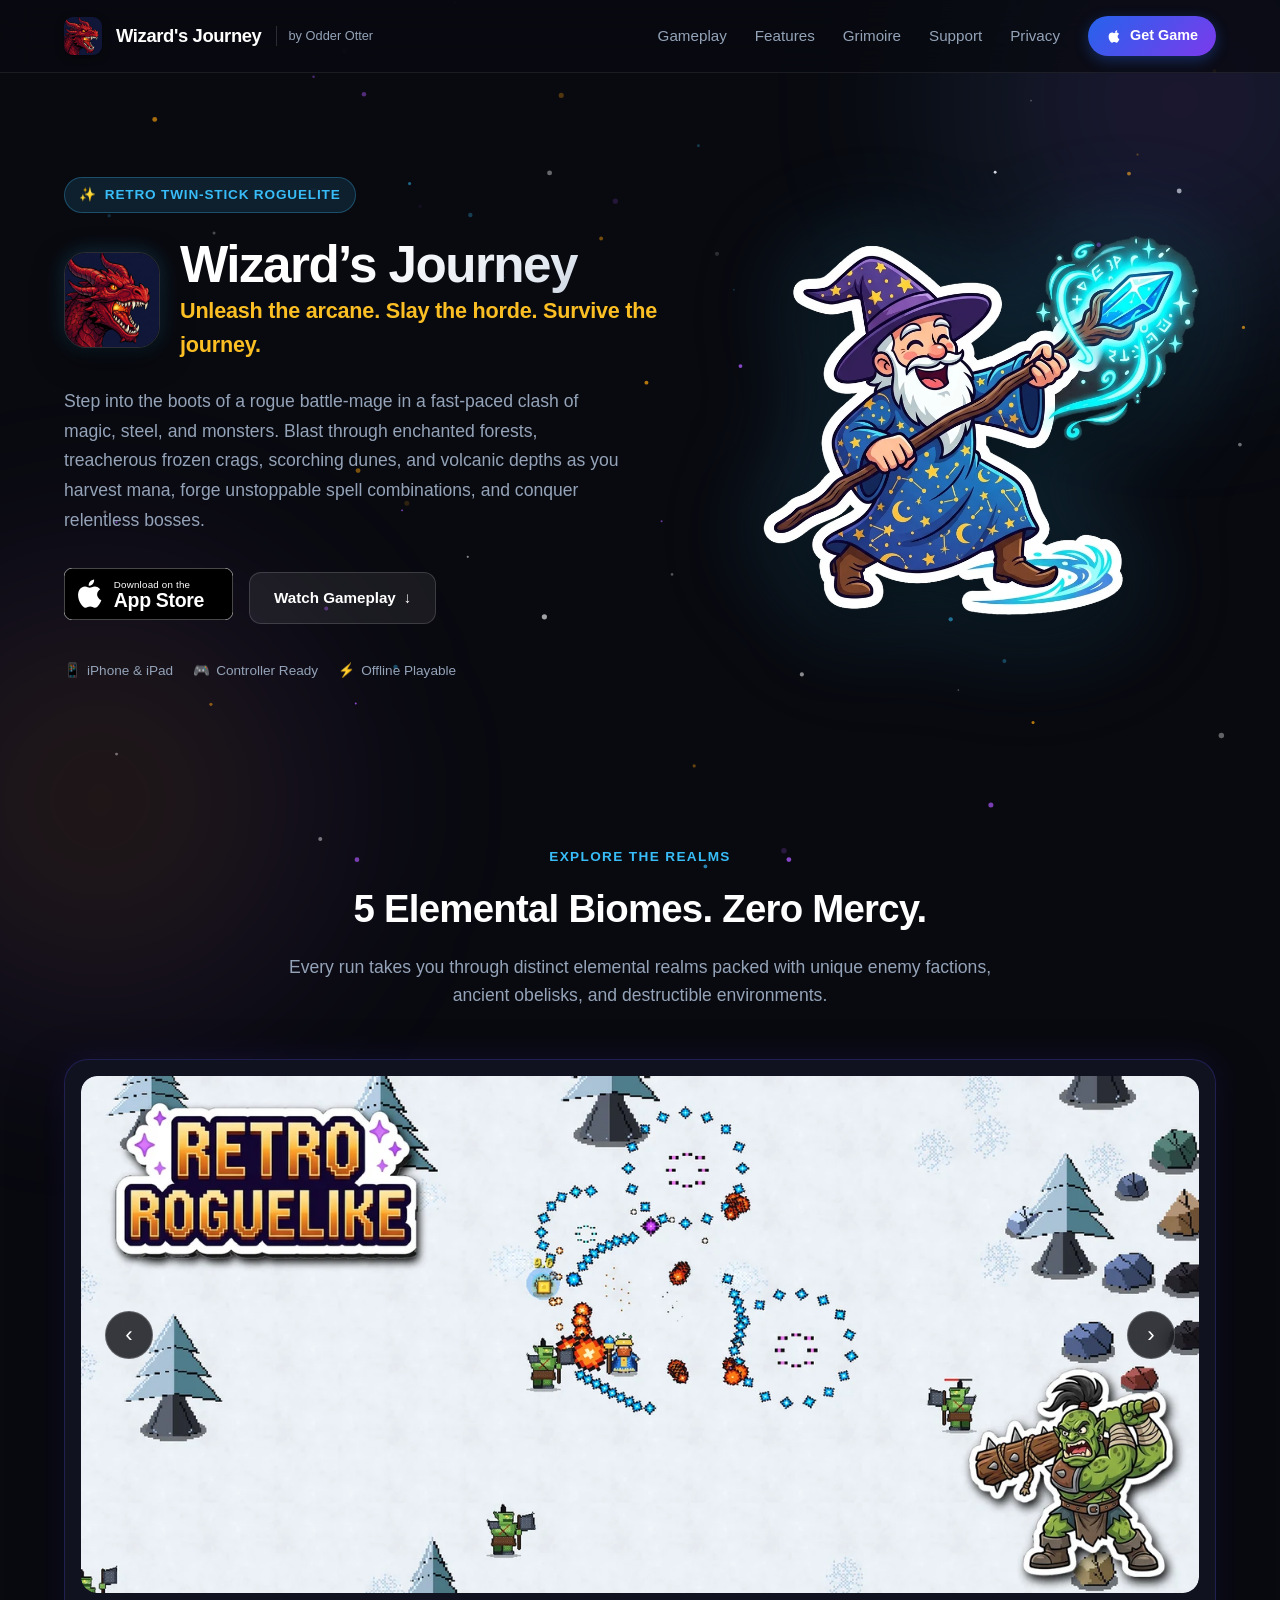
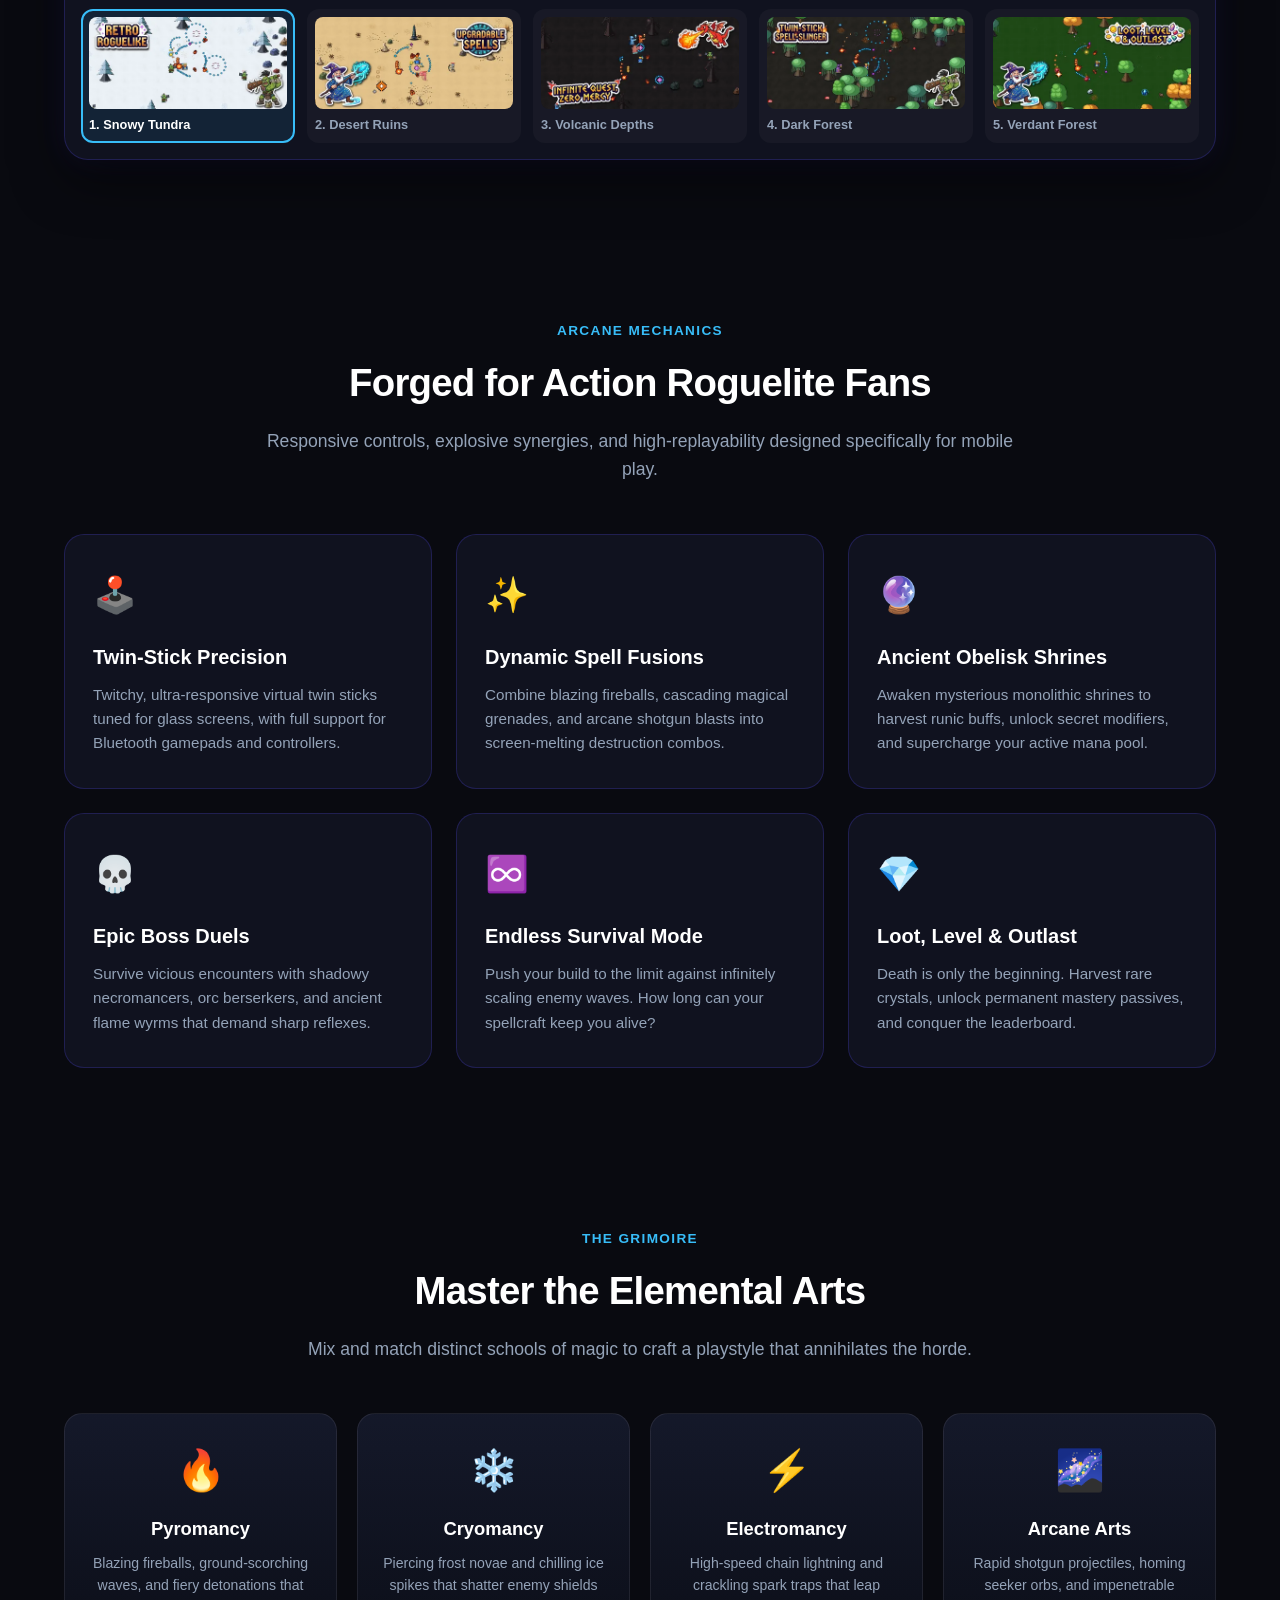
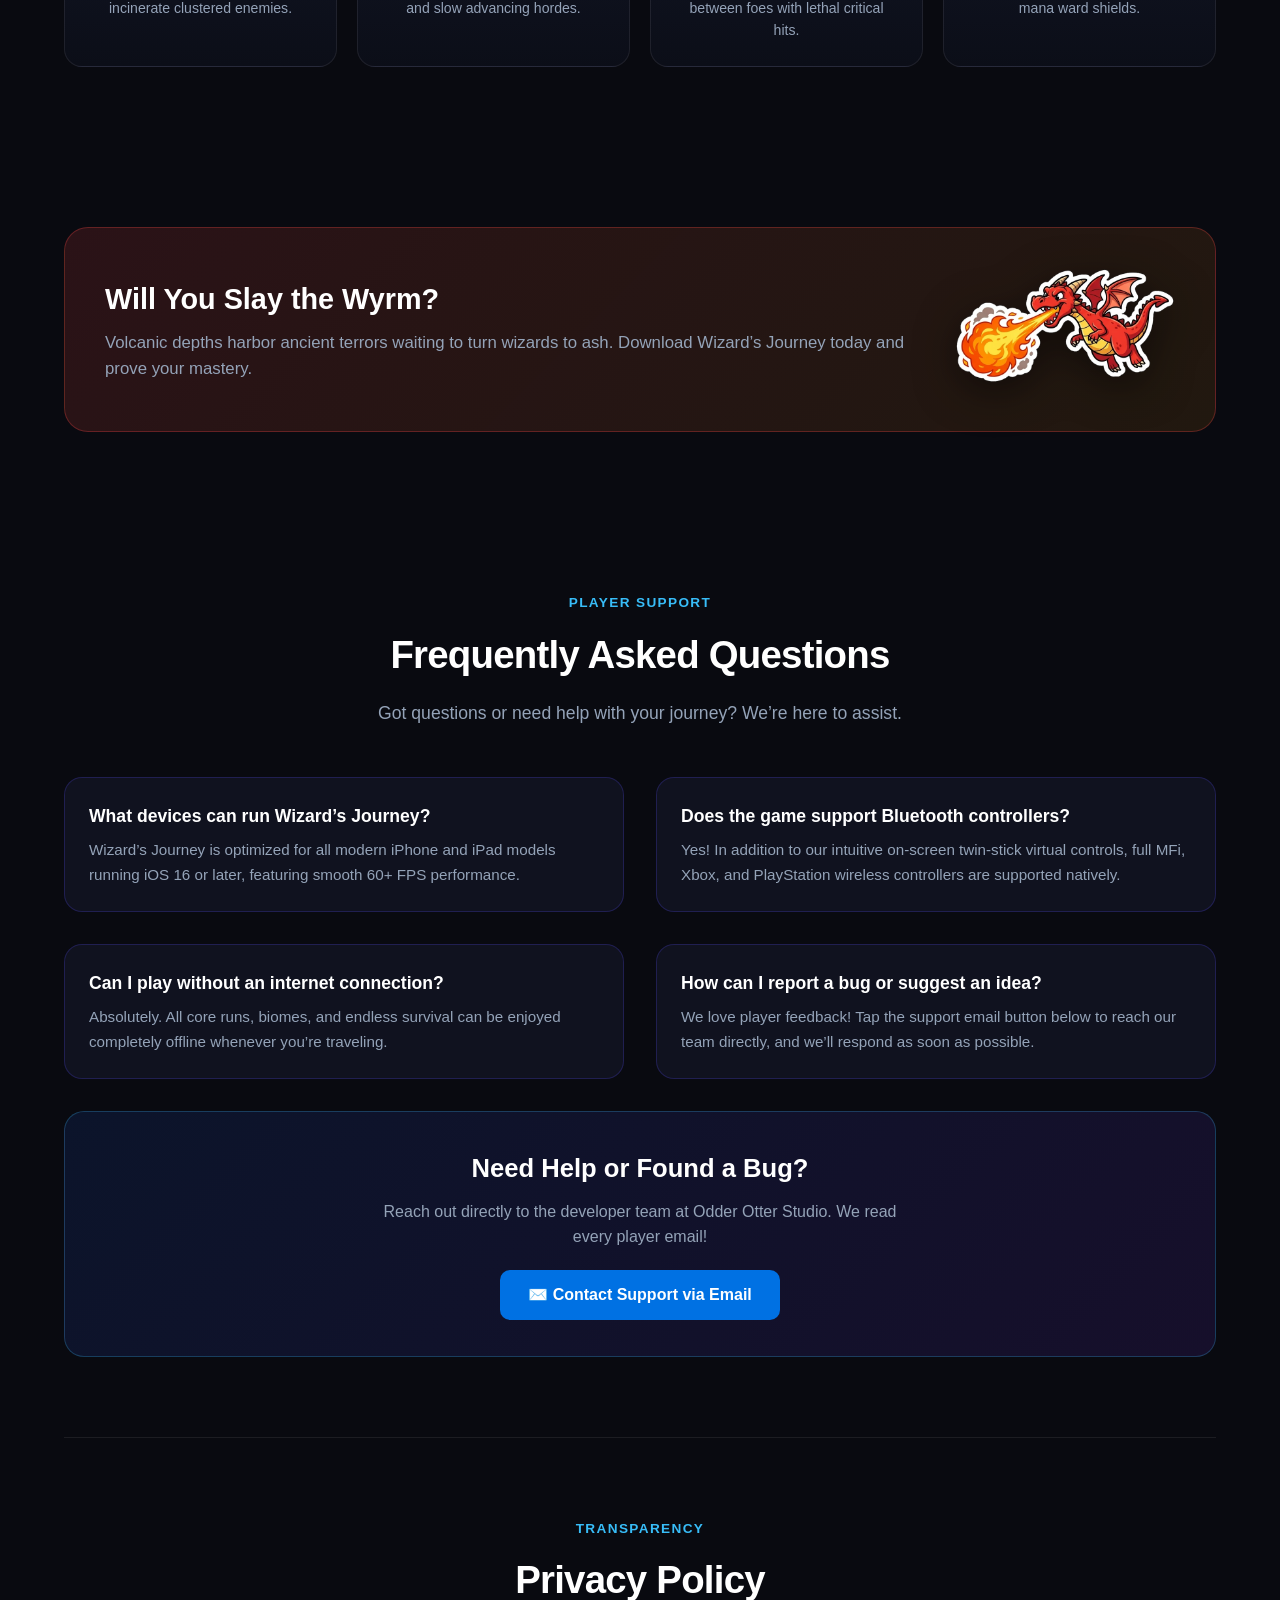
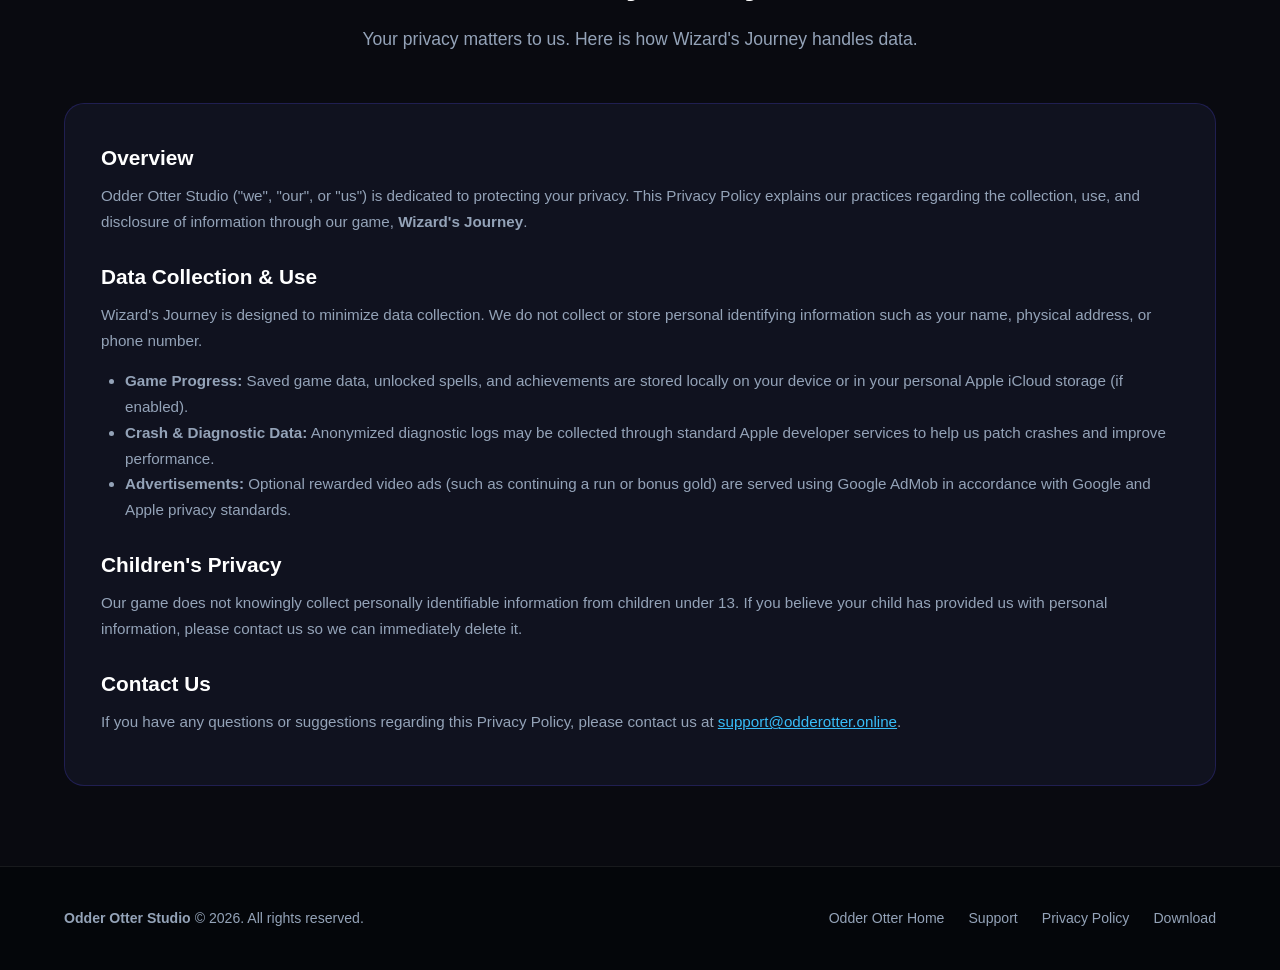
==== WizardsJourney/index.html @ 1255f869 "Add files via upload" ====
<!DOCTYPE html>
<html lang="en">
<head>
  <meta charset="UTF-8">
  <meta name="viewport" content="width=device-width, initial-scale=1.0">
  <title>Wizard's Journey - Retro Twin-Stick Roguelite Action for iOS</title>
  <meta name="description" content="Master destructive elemental arcana, slaughter monster hordes, and conquer treacherous biomes in Wizard's Journey — a fast-paced retro twin-stick roguelite for iPhone & iPad.">
  <meta name="keywords" content="Wizards Journey, Odder Otter, iOS game, roguelite, twin-stick shooter, retro pixel art, magic spells, arcade">
  <meta name="author" content="Odder Otter Studio">

  <!-- OpenGraph / Social Cards -->
  <meta property="og:type" content="website">
  <meta property="og:url" content="https://odderotter.online/WizardsJourney/">
  <meta property="og:title" content="Wizard's Journey - Unleash the Arcane">
  <meta property="og:description" content="Step into the boots of a rogue battle-mage in this fast-paced retro twin-stick roguelite. Download on the App Store!">
  <meta property="og:image" content="./assets/screenshots/1_tundra.jpg">

  <!-- Twitter -->
  <meta name="twitter:card" content="summary_large_image">
  <meta name="twitter:title" content="Wizard's Journey - Retro Twin-Stick Roguelite">
  <meta name="twitter:description" content="Harvest mana, forge unstoppable spell fusions, and survive relentless monster hordes on iOS.">
  <meta name="twitter:image" content="./assets/screenshots/1_tundra.jpg">

  <!-- Favicon & Touch Icons -->
  <link rel="icon" type="image/png" href="./assets/favicon.png">
  <link rel="apple-touch-icon" href="./assets/icon.png">
  <meta name="theme-color" content="#090a10">

  <!-- Stylesheet -->
  <link rel="stylesheet" href="./style.css">
</head>
<body>
  <!-- Ambient Particle Canvas -->
  <canvas id="particle-canvas"></canvas>
  <div class="ambient-glow"></div>
  <div class="ambient-glow-left"></div>

  <!-- Header Navigation -->
  <header>
    <div class="container nav-bar">
      <a href="https://odderotter.online/" class="brand-group" title="Back to Odder Otter Home">
        <img src="./assets/icon.png" alt="Wizard's Journey Icon" class="brand-icon">
        <span class="brand-text">Wizard's Journey</span>
        <span class="brand-studio">by Odder Otter</span>
      </a>

      <nav>
        <ul class="nav-links">
          <li><a href="#gameplay" class="nav-link">Gameplay</a></li>
          <li><a href="#features" class="nav-link">Features</a></li>
          <li><a href="#spells" class="nav-link">Grimoire</a></li>
          <li><a href="#support" class="nav-link">Support</a></li>
          <li><a href="#privacy" class="nav-link">Privacy</a></li>
          <li>
            <a href="#download" class="nav-cta">
              <svg width="16" height="16" viewBox="0 0 24 24" fill="currentColor">
                <path d="M18.71 19.5c-.83 1.24-1.71 2.45-3.05 2.47-1.34.03-1.77-.79-3.29-.79-1.53 0-2 .77-3.27.82-1.31.05-2.3-1.32-3.14-2.53C4.25 17 2.94 12.45 4.7 9.39c.87-1.52 2.43-2.48 4.12-2.51 1.28-.02 2.5.87 3.29.87.78 0 2.26-1.07 3.81-.91.65.03 2.47.26 3.64 1.98-.09.06-2.17 1.28-2.15 3.81.03 3.02 2.65 4.03 2.68 4.04-.03.07-.42 1.44-1.38 2.83M15.97 6.37c.62-.75 1.04-1.8 0.92-2.85-.9.04-1.99.6-2.63 1.35-.57.65-1.07 1.72-.94 2.74 1.01.08 2.03-.49 2.65-1.24z"/>
              </svg>
              Get Game
            </a>
          </li>
        </ul>
      </nav>
    </div>
  </header>

  <!-- Hero Section -->
  <main class="container">
    <section class="hero-section">
      <div class="hero-content">
        <div class="badge-tag">
          <span>✨</span> Retro Twin-Stick Roguelite
        </div>

        <div class="hero-title-group">
          <img src="./assets/icon.png" alt="Wizard's Journey App Icon" class="hero-app-icon">
          <div>
            <h1 class="hero-title">Wizard’s Journey</h1>
            <p class="hero-tagline">Unleash the arcane. Slay the horde. Survive the journey.</p>
          </div>
        </div>

        <p class="hero-desc">
          Step into the boots of a rogue battle-mage in a fast-paced clash of magic, steel, and monsters. Blast through enchanted forests, treacherous frozen crags, scorching dunes, and volcanic depths as you harvest mana, forge unstoppable spell combinations, and conquer relentless bosses.
        </p>

        <div class="hero-cta-group" id="download">
          <a href="https://apps.apple.com/app/wizards-journey/id6738927063" class="appstore-badge-link" target="_blank" rel="noopener">
            <img src="./assets/badges/app-store.svg" alt="Download Wizard's Journey on the App Store" height="52">
          </a>
          <a href="#gameplay" class="secondary-btn">
            <span>Watch Gameplay</span> ↓
          </a>
        </div>

        <div class="meta-badges">
          <div class="meta-item">
            <span>📱</span> iPhone &amp; iPad
          </div>
          <div class="meta-item">
            <span>🎮</span> Controller Ready
          </div>
          <div class="meta-item">
            <span>⚡</span> Offline Playable
          </div>
        </div>
      </div>

      <div class="hero-media">
        <picture>
          <source srcset="./assets/characters/wizard.webp" type="image/webp">
          <img src="./assets/characters/wizard.png" alt="The Grand Wizard" class="hero-wizard-sticker">
        </picture>
      </div>
    </section>

    <!-- Gameplay Screenshots Carousel -->
    <section class="showcase-section" id="gameplay">
      <div class="section-header">
        <div class="section-tag">Explore The Realms</div>
        <h2 class="section-title">5 Elemental Biomes. Zero Mercy.</h2>
        <p class="section-desc">Every run takes you through distinct elemental realms packed with unique enemy factions, ancient obelisks, and destructible environments.</p>
      </div>

      <div class="carousel-container">
        <div class="carousel-viewport" title="Click to view full size">
          <div class="carousel-stage">
            <!-- Slide 1 -->
            <div class="carousel-slide">
              <picture>
                <source srcset="./assets/screenshots/1_tundra.webp" type="image/webp">
                <img src="./assets/screenshots/1_tundra.jpg" alt="Snowy Tundra Battle - Retro Roguelike">
              </picture>
            </div>
            <!-- Slide 2 -->
            <div class="carousel-slide">
              <picture>
                <source srcset="./assets/screenshots/2_desert.webp" type="image/webp">
                <img src="./assets/screenshots/2_desert.jpg" alt="Desert Ruins - Upgradable Spells">
              </picture>
            </div>
            <!-- Slide 3 -->
            <div class="carousel-slide">
              <picture>
                <source srcset="./assets/screenshots/3_volcano.webp" type="image/webp">
                <img src="./assets/screenshots/3_volcano.jpg" alt="Volcanic Depths - Infinite Quest">
              </picture>
            </div>
            <!-- Slide 4 -->
            <div class="carousel-slide">
              <picture>
                <source srcset="./assets/screenshots/4_dark_forest.webp" type="image/webp">
                <img src="./assets/screenshots/4_dark_forest.jpg" alt="Dark Forest - Twin-Stick Spell-Slinger">
              </picture>
            </div>
            <!-- Slide 5 -->
            <div class="carousel-slide">
              <picture>
                <source srcset="./assets/screenshots/5_verdant_forest.webp" type="image/webp">
                <img src="./assets/screenshots/5_verdant_forest.jpg" alt="Verdant Forest - Loot, Level & Outlast">
              </picture>
            </div>
          </div>

          <div class="carousel-controls">
            <button class="carousel-btn carousel-prev" aria-label="Previous screenshot">‹</button>
            <button class="carousel-btn carousel-next" aria-label="Next screenshot">›</button>
          </div>
        </div>

        <!-- Thumbnails -->
        <div class="carousel-thumbs">
          <div class="thumb-card active">
            <img src="./assets/screenshots/1_tundra_thumb.webp" alt="Tundra">
            <span>1. Snowy Tundra</span>
          </div>
          <div class="thumb-card">
            <img src="./assets/screenshots/2_desert_thumb.webp" alt="Desert">
            <span>2. Desert Ruins</span>
          </div>
          <div class="thumb-card">
            <img src="./assets/screenshots/3_volcano_thumb.webp" alt="Volcano">
            <span>3. Volcanic Depths</span>
          </div>
          <div class="thumb-card">
            <img src="./assets/screenshots/4_dark_forest_thumb.webp" alt="Dark Forest">
            <span>4. Dark Forest</span>
          </div>
          <div class="thumb-card">
            <img src="./assets/screenshots/5_verdant_forest_thumb.webp" alt="Verdant Forest">
            <span>5. Verdant Forest</span>
          </div>
        </div>
      </div>
    </section>

    <!-- Key Features Section -->
    <section class="features-section" id="features">
      <div class="section-header">
        <div class="section-tag">Arcane Mechanics</div>
        <h2 class="section-title">Forged for Action Roguelite Fans</h2>
        <p class="section-desc">Responsive controls, explosive synergies, and high-replayability designed specifically for mobile play.</p>
      </div>

      <div class="features-grid">
        <div class="feature-card">
          <div class="feature-icon">🕹️</div>
          <h3 class="feature-title">Twin-Stick Precision</h3>
          <p class="feature-desc">Twitchy, ultra-responsive virtual twin sticks tuned for glass screens, with full support for Bluetooth gamepads and controllers.</p>
        </div>

        <div class="feature-card">
          <div class="feature-icon">✨</div>
          <h3 class="feature-title">Dynamic Spell Fusions</h3>
          <p class="feature-desc">Combine blazing fireballs, cascading magical grenades, and arcane shotgun blasts into screen-melting destruction combos.</p>
        </div>

        <div class="feature-card">
          <div class="feature-icon">🔮</div>
          <h3 class="feature-title">Ancient Obelisk Shrines</h3>
          <p class="feature-desc">Awaken mysterious monolithic shrines to harvest runic buffs, unlock secret modifiers, and supercharge your active mana pool.</p>
        </div>

        <div class="feature-card">
          <div class="feature-icon">💀</div>
          <h3 class="feature-title">Epic Boss Duels</h3>
          <p class="feature-desc">Survive vicious encounters with shadowy necromancers, orc berserkers, and ancient flame wyrms that demand sharp reflexes.</p>
        </div>

        <div class="feature-card">
          <div class="feature-icon">♾️</div>
          <h3 class="feature-title">Endless Survival Mode</h3>
          <p class="feature-desc">Push your build to the limit against infinitely scaling enemy waves. How long can your spellcraft keep you alive?</p>
        </div>

        <div class="feature-card">
          <div class="feature-icon">💎</div>
          <h3 class="feature-title">Loot, Level &amp; Outlast</h3>
          <p class="feature-desc">Death is only the beginning. Harvest rare crystals, unlock permanent mastery passives, and conquer the leaderboard.</p>
        </div>
      </div>
    </section>

    <!-- Grimoire / Elemental Spells -->
    <section class="spells-section" id="spells">
      <div class="section-header">
        <div class="section-tag">The Grimoire</div>
        <h2 class="section-title">Master the Elemental Arts</h2>
        <p class="section-desc">Mix and match distinct schools of magic to craft a playstyle that annihilates the horde.</p>
      </div>

      <div class="spells-grid">
        <div class="spell-card">
          <div class="spell-symbol">🔥</div>
          <h3 class="spell-name">Pyromancy</h3>
          <p class="spell-desc">Blazing fireballs, ground-scorching waves, and fiery detonations that incinerate clustered enemies.</p>
        </div>

        <div class="spell-card">
          <div class="spell-symbol">❄️</div>
          <h3 class="spell-name">Cryomancy</h3>
          <p class="spell-desc">Piercing frost novae and chilling ice spikes that shatter enemy shields and slow advancing hordes.</p>
        </div>

        <div class="spell-card">
          <div class="spell-symbol">⚡</div>
          <h3 class="spell-name">Electromancy</h3>
          <p class="spell-desc">High-speed chain lightning and crackling spark traps that leap between foes with lethal critical hits.</p>
        </div>

        <div class="spell-card">
          <div class="spell-symbol">🌌</div>
          <h3 class="spell-name">Arcane Arts</h3>
          <p class="spell-desc">Rapid shotgun projectiles, homing seeker orbs, and impenetrable mana ward shields.</p>
        </div>
      </div>
    </section>

    <!-- Dragon Boss Banner Callout -->
    <div class="dragon-banner">
      <div class="dragon-banner-text">
        <h3>Will You Slay the Wyrm?</h3>
        <p>Volcanic depths harbor ancient terrors waiting to turn wizards to ash. Download Wizard’s Journey today and prove your mastery.</p>
      </div>
      <picture>
        <source srcset="./assets/characters/dragon.webp" type="image/webp">
        <img src="./assets/characters/dragon.png" alt="Fire Dragon Boss">
      </picture>
    </div>

    <!-- FAQ & Support -->
    <section class="support-section" id="support">
      <div class="section-header">
        <div class="section-tag">Player Support</div>
        <h2 class="section-title">Frequently Asked Questions</h2>
        <p class="section-desc">Got questions or need help with your journey? We’re here to assist.</p>
      </div>

      <div class="support-grid">
        <div class="faq-card">
          <h4 class="faq-question">What devices can run Wizard’s Journey?</h4>
          <p class="faq-answer">Wizard’s Journey is optimized for all modern iPhone and iPad models running iOS 16 or later, featuring smooth 60+ FPS performance.</p>
        </div>

        <div class="faq-card">
          <h4 class="faq-question">Does the game support Bluetooth controllers?</h4>
          <p class="faq-answer">Yes! In addition to our intuitive on-screen twin-stick virtual controls, full MFi, Xbox, and PlayStation wireless controllers are supported natively.</p>
        </div>

        <div class="faq-card">
          <h4 class="faq-question">Can I play without an internet connection?</h4>
          <p class="faq-answer">Absolutely. All core runs, biomes, and endless survival can be enjoyed completely offline whenever you’re traveling.</p>
        </div>

        <div class="faq-card">
          <h4 class="faq-question">How can I report a bug or suggest an idea?</h4>
          <p class="faq-answer">We love player feedback! Tap the support email button below to reach our team directly, and we’ll respond as soon as possible.</p>
        </div>

        <div class="contact-card">
          <h3>Need Help or Found a Bug?</h3>
          <p>Reach out directly to the developer team at Odder Otter Studio. We read every player email!</p>
          <a href="mailto:support@odderotter.online?subject=Wizards%20Journey%20Support%20Request" class="contact-btn">
            ✉️ Contact Support via Email
          </a>
        </div>
      </div>
    </section>

    <!-- Privacy Policy Section -->
    <section class="privacy-section" id="privacy">
      <div class="section-header">
        <div class="section-tag">Transparency</div>
        <h2 class="section-title">Privacy Policy</h2>
        <p class="section-desc">Your privacy matters to us. Here is how Wizard's Journey handles data.</p>
      </div>

      <div class="privacy-card">
        <h3>Overview</h3>
        <p>Odder Otter Studio ("we", "our", or "us") is dedicated to protecting your privacy. This Privacy Policy explains our practices regarding the collection, use, and disclosure of information through our game, <strong>Wizard's Journey</strong>.</p>

        <h3>Data Collection &amp; Use</h3>
        <p>Wizard's Journey is designed to minimize data collection. We do not collect or store personal identifying information such as your name, physical address, or phone number.</p>
        <ul>
          <li><strong>Game Progress:</strong> Saved game data, unlocked spells, and achievements are stored locally on your device or in your personal Apple iCloud storage (if enabled).</li>
          <li><strong>Crash &amp; Diagnostic Data:</strong> Anonymized diagnostic logs may be collected through standard Apple developer services to help us patch crashes and improve performance.</li>
          <li><strong>Advertisements:</strong> Optional rewarded video ads (such as continuing a run or bonus gold) are served using Google AdMob in accordance with Google and Apple privacy standards.</li>
        </ul>

        <h3>Children's Privacy</h3>
        <p>Our game does not knowingly collect personally identifiable information from children under 13. If you believe your child has provided us with personal information, please contact us so we can immediately delete it.</p>

        <h3>Contact Us</h3>
        <p>If you have any questions or suggestions regarding this Privacy Policy, please contact us at <a href="mailto:support@odderotter.online" style="color: var(--color-primary);">support@odderotter.online</a>.</p>
      </div>
    </section>
  </main>

  <!-- Footer -->
  <footer>
    <div class="container footer-content">
      <div>
        <strong>Odder Otter Studio</strong> &copy; 2026. All rights reserved.
      </div>

      <div class="footer-links">
        <a href="https://odderotter.online/" class="footer-link">Odder Otter Home</a>
        <a href="#support" class="footer-link">Support</a>
        <a href="#privacy" class="footer-link">Privacy Policy</a>
        <a href="#download" class="footer-link">Download</a>
      </div>
    </div>
  </footer>

  <!-- Lightbox Modal for Screenshots -->
  <div class="lightbox" id="lightbox">
    <button class="lightbox-close" id="lightbox-close" aria-label="Close fullscreen preview">&times;</button>
    <img src="" alt="Enlarged screenshot preview" class="lightbox-img" id="lightbox-img">
  </div>

  <!-- Scripts -->
  <script src="./app.js"></script>
</body>
</html>
---- WizardsJourney/style.css ----
/* =========================================================
   Wizard's Journey - Official Marketing Website Styles
   Designed for odderotter.online/WizardsJourney
   ========================================================= */

:root {
  --bg-dark: #090a10;
  --bg-card: rgba(18, 21, 35, 0.85);
  --bg-card-hover: rgba(28, 32, 54, 0.95);
  --border-color: rgba(79, 70, 229, 0.25);
  --border-glow: rgba(0, 240, 255, 0.4);
  
  --color-primary: #38bdf8;
  --color-accent: #f59e0b;
  --color-accent-glow: #fbbf24;
  --color-purple: #a855f7;
  --color-text: #f1f5f9;
  --color-text-muted: #94a3b8;
  
  --font-sans: -apple-system, BlinkMacSystemFont, "Segoe UI", Roboto, "Helvetica Neue", Arial, sans-serif;
  --font-display: "Cinzel", Georgia, serif;
}

* {
  box-sizing: border-box;
  margin: 0;
  padding: 0;
}

html {
  scroll-behavior: smooth;
  color-scheme: dark;
}

body {
  background-color: var(--bg-dark);
  color: var(--color-text);
  font-family: var(--font-sans);
  line-height: 1.6;
  overflow-x: hidden;
  position: relative;
  min-height: 100vh;
}

/* Background Canvas & Mystical Glow */
#particle-canvas {
  position: fixed;
  top: 0;
  left: 0;
  width: 100%;
  height: 100%;
  pointer-events: none;
  z-index: 0;
}

.ambient-glow {
  position: fixed;
  top: -200px;
  right: -200px;
  width: 600px;
  height: 600px;
  background: radial-gradient(circle, rgba(168, 85, 247, 0.18) 0%, rgba(56, 189, 248, 0.08) 50%, transparent 70%);
  filter: blur(80px);
  pointer-events: none;
  z-index: 0;
}

.ambient-glow-left {
  position: fixed;
  bottom: -200px;
  left: -200px;
  width: 600px;
  height: 600px;
  background: radial-gradient(circle, rgba(245, 158, 11, 0.12) 0%, rgba(168, 85, 247, 0.08) 50%, transparent 70%);
  filter: blur(80px);
  pointer-events: none;
  z-index: 0;
}

/* Layout Container */
.container {
  max-width: 1200px;
  margin: 0 auto;
  padding: 0 24px;
  position: relative;
  z-index: 1;
}

/* Header & Navbar */
header {
  position: sticky;
  top: 0;
  z-index: 100;
  backdrop-filter: blur(16px);
  -webkit-backdrop-filter: blur(16px);
  background: rgba(9, 10, 16, 0.75);
  border-bottom: 1px solid rgba(255, 255, 255, 0.08);
  transition: all 0.3s ease;
}

.nav-bar {
  display: flex;
  align-items: center;
  justify-content: space-between;
  height: 72px;
}

.brand-group {
  display: flex;
  align-items: center;
  gap: 14px;
  text-decoration: none;
}

.brand-icon {
  width: 38px;
  height: 38px;
  border-radius: 9px;
  box-shadow: 0 2px 8px rgba(0, 0, 0, 0.4);
}

.brand-text {
  font-weight: 700;
  font-size: 1.15rem;
  color: #fff;
  letter-spacing: -0.02em;
}

.brand-studio {
  font-size: 0.8rem;
  color: var(--color-text-muted);
  border-left: 1px solid rgba(255, 255, 255, 0.15);
  padding-left: 12px;
  transition: color 0.2s;
}

.brand-studio:hover {
  color: var(--color-primary);
}

.nav-links {
  display: flex;
  align-items: center;
  gap: 28px;
  list-style: none;
}

.nav-link {
  color: var(--color-text-muted);
  text-decoration: none;
  font-size: 0.95rem;
  font-weight: 500;
  transition: color 0.2s, transform 0.2s;
}

.nav-link:hover {
  color: var(--color-primary);
}

.nav-cta {
  display: inline-flex;
  align-items: center;
  gap: 8px;
  padding: 8px 18px;
  background: linear-gradient(135deg, #2563eb, #7c3aed);
  color: #fff;
  font-weight: 600;
  font-size: 0.9rem;
  border-radius: 999px;
  text-decoration: none;
  box-shadow: 0 4px 14px rgba(37, 99, 235, 0.35);
  transition: transform 0.2s, box-shadow 0.2s;
}

.nav-cta:hover {
  transform: translateY(-1px);
  box-shadow: 0 6px 20px rgba(37, 99, 235, 0.5);
}

/* Mobile Nav Toggle */
.menu-toggle {
  display: none;
  background: none;
  border: none;
  color: #fff;
  font-size: 1.5rem;
  cursor: pointer;
}

/* Hero Section */
.hero-section {
  padding: 80px 0 60px;
  display: grid;
  grid-template-columns: 1.15fr 0.85fr;
  align-items: center;
  gap: 48px;
  min-height: calc(85vh - 72px);
}

.hero-content {
  display: flex;
  flex-direction: column;
  gap: 24px;
}

.badge-tag {
  display: inline-flex;
  align-items: center;
  gap: 8px;
  width: fit-content;
  padding: 6px 14px;
  border-radius: 999px;
  background: rgba(56, 189, 248, 0.12);
  border: 1px solid rgba(56, 189, 248, 0.3);
  color: var(--color-primary);
  font-size: 0.85rem;
  font-weight: 600;
  text-transform: uppercase;
  letter-spacing: 0.06em;
}

.hero-title-group {
  display: flex;
  align-items: center;
  gap: 20px;
}

.hero-app-icon {
  width: 96px;
  height: 96px;
  border-radius: 22px;
  box-shadow: 0 10px 30px rgba(0, 0, 0, 0.6), 0 0 20px rgba(56, 189, 248, 0.25);
  border: 1.5px solid rgba(255, 255, 255, 0.15);
  flex-shrink: 0;
}

.hero-title {
  font-size: 3.2rem;
  font-weight: 800;
  line-height: 1.1;
  letter-spacing: -0.03em;
  background: linear-gradient(135deg, #ffffff 30%, #e2e8f0 70%, #94a3b8);
  -webkit-background-clip: text;
  -webkit-text-fill-color: transparent;
}

.hero-tagline {
  font-size: 1.35rem;
  font-weight: 600;
  color: var(--color-accent-glow);
  letter-spacing: -0.01em;
}

.hero-desc {
  font-size: 1.1rem;
  color: var(--color-text-muted);
  max-width: 560px;
  line-height: 1.7;
}

.hero-cta-group {
  display: flex;
  align-items: center;
  flex-wrap: wrap;
  gap: 16px;
  margin-top: 8px;
}

.appstore-badge-link {
  display: inline-block;
  transition: transform 0.2s, filter 0.2s;
}

.appstore-badge-link:hover {
  transform: translateY(-2px);
  filter: drop-shadow(0 6px 14px rgba(255, 255, 255, 0.18));
}

.secondary-btn {
  display: inline-flex;
  align-items: center;
  gap: 8px;
  padding: 13px 24px;
  border-radius: 12px;
  background: rgba(255, 255, 255, 0.07);
  border: 1px solid rgba(255, 255, 255, 0.15);
  color: #fff;
  font-weight: 600;
  font-size: 0.95rem;
  text-decoration: none;
  transition: all 0.2s;
}

.secondary-btn:hover {
  background: rgba(255, 255, 255, 0.12);
  border-color: rgba(255, 255, 255, 0.3);
  transform: translateY(-2px);
}

.meta-badges {
  display: flex;
  gap: 20px;
  margin-top: 8px;
  font-size: 0.85rem;
  color: var(--color-text-muted);
}

.meta-item {
  display: flex;
  align-items: center;
  gap: 6px;
}

/* Hero Media / Floating Wizard */
.hero-media {
  position: relative;
  display: flex;
  justify-content: center;
  align-items: center;
}

.hero-wizard-sticker {
  width: 100%;
  max-width: 440px;
  height: auto;
  filter: drop-shadow(0 15px 35px rgba(0, 0, 0, 0.6)) drop-shadow(0 0 45px rgba(56, 189, 248, 0.25));
  animation: float 4s ease-in-out infinite alternate;
}

@keyframes float {
  0% {
    transform: translateY(0px) rotate(0deg);
  }
  100% {
    transform: translateY(-12px) rotate(1deg);
  }
}

/* Section Header */
.section-header {
  text-align: center;
  max-width: 760px;
  margin: 0 auto 50px;
}

.section-tag {
  color: var(--color-primary);
  font-size: 0.85rem;
  font-weight: 700;
  letter-spacing: 0.1em;
  text-transform: uppercase;
  margin-bottom: 10px;
}

.section-title {
  font-size: 2.4rem;
  font-weight: 800;
  letter-spacing: -0.02em;
  color: #fff;
  margin-bottom: 14px;
}

.section-desc {
  font-size: 1.1rem;
  color: var(--color-text-muted);
}

/* Showcase / Screenshots Section */
.showcase-section {
  padding: 80px 0;
}

.carousel-container {
  position: relative;
  background: var(--bg-card);
  border: 1px solid var(--border-color);
  border-radius: 24px;
  padding: 16px;
  box-shadow: 0 20px 50px rgba(0, 0, 0, 0.5), 0 0 30px rgba(79, 70, 229, 0.15);
}

.carousel-viewport {
  overflow: hidden;
  border-radius: 16px;
  position: relative;
  cursor: zoom-in;
}

.carousel-stage {
  display: flex;
  transition: transform 0.5s cubic-bezier(0.2, 0.8, 0.2, 1);
}

.carousel-slide {
  min-width: 100%;
  position: relative;
}

.carousel-slide img {
  width: 100%;
  height: auto;
  display: block;
  border-radius: 16px;
}

.carousel-controls {
  position: absolute;
  top: 50%;
  left: 0;
  right: 0;
  display: flex;
  justify-content: space-between;
  padding: 0 24px;
  transform: translateY(-50%);
  pointer-events: none;
}

.carousel-btn {
  width: 48px;
  height: 48px;
  border-radius: 50%;
  background: rgba(9, 10, 16, 0.8);
  border: 1px solid rgba(255, 255, 255, 0.2);
  color: #fff;
  font-size: 1.4rem;
  display: flex;
  align-items: center;
  justify-content: center;
  cursor: pointer;
  pointer-events: auto;
  backdrop-filter: blur(8px);
  transition: all 0.2s;
}

.carousel-btn:hover {
  background: var(--color-primary);
  color: #000;
  transform: scale(1.1);
}

.carousel-thumbs {
  display: grid;
  grid-template-columns: repeat(5, 1fr);
  gap: 12px;
  margin-top: 16px;
}

.thumb-card {
  background: rgba(255, 255, 255, 0.03);
  border: 2px solid transparent;
  border-radius: 12px;
  padding: 6px;
  cursor: pointer;
  transition: all 0.25s ease;
  text-align: left;
}

.thumb-card img {
  width: 100%;
  height: auto;
  border-radius: 8px;
  display: block;
  margin-bottom: 6px;
}

.thumb-card span {
  display: block;
  font-size: 0.8rem;
  font-weight: 600;
  color: var(--color-text-muted);
  white-space: nowrap;
  overflow: hidden;
  text-overflow: ellipsis;
}

.thumb-card:hover {
  border-color: rgba(56, 189, 248, 0.4);
  background: rgba(255, 255, 255, 0.06);
}

.thumb-card.active {
  border-color: var(--color-primary);
  background: rgba(56, 189, 248, 0.1);
}

.thumb-card.active span {
  color: #fff;
}

/* Features Section */
.features-section {
  padding: 80px 0;
}

.features-grid {
  display: grid;
  grid-template-columns: repeat(3, 1fr);
  gap: 24px;
}

.feature-card {
  background: var(--bg-card);
  border: 1px solid var(--border-color);
  border-radius: 20px;
  padding: 32px 28px;
  transition: all 0.3s ease;
  position: relative;
  overflow: hidden;
}

.feature-card::before {
  content: "";
  position: absolute;
  top: 0;
  left: 0;
  right: 0;
  height: 2px;
  background: linear-gradient(90deg, transparent, var(--color-primary), transparent);
  opacity: 0;
  transition: opacity 0.3s;
}

.feature-card:hover {
  transform: translateY(-4px);
  background: var(--bg-card-hover);
  border-color: var(--border-glow);
  box-shadow: 0 12px 30px rgba(0, 240, 255, 0.12);
}

.feature-card:hover::before {
  opacity: 1;
}

.feature-icon {
  font-size: 2.2rem;
  margin-bottom: 18px;
  display: inline-block;
}

.feature-title {
  font-size: 1.25rem;
  font-weight: 700;
  color: #fff;
  margin-bottom: 10px;
}

.feature-desc {
  font-size: 0.95rem;
  color: var(--color-text-muted);
  line-height: 1.6;
}

/* Spells / Grimoire Section */
.spells-section {
  padding: 80px 0;
  position: relative;
}

.spells-grid {
  display: grid;
  grid-template-columns: repeat(4, 1fr);
  gap: 20px;
}

.spell-card {
  background: linear-gradient(180deg, rgba(24, 28, 48, 0.8) 0%, rgba(13, 15, 26, 0.8) 100%);
  border: 1px solid rgba(255, 255, 255, 0.08);
  border-radius: 18px;
  padding: 24px;
  text-align: center;
  transition: all 0.3s ease;
}

.spell-card:hover {
  transform: translateY(-3px);
  border-color: rgba(255, 255, 255, 0.25);
  box-shadow: 0 10px 25px rgba(0, 0, 0, 0.4);
}

.spell-symbol {
  font-size: 2.5rem;
  margin-bottom: 12px;
}

.spell-name {
  font-size: 1.15rem;
  font-weight: 700;
  color: #fff;
  margin-bottom: 8px;
}

.spell-desc {
  font-size: 0.88rem;
  color: var(--color-text-muted);
}

/* Dragon Callout Banner */
.dragon-banner {
  margin: 80px auto;
  background: linear-gradient(135deg, rgba(239, 68, 68, 0.15) 0%, rgba(245, 158, 11, 0.1) 100%);
  border: 1px solid rgba(239, 68, 68, 0.3);
  border-radius: 24px;
  padding: 40px;
  display: grid;
  grid-template-columns: 1fr auto;
  align-items: center;
  gap: 32px;
}

.dragon-banner-text h3 {
  font-size: 1.8rem;
  font-weight: 800;
  color: #fff;
  margin-bottom: 8px;
}

.dragon-banner-text p {
  color: var(--color-text-muted);
  font-size: 1.05rem;
}

.dragon-banner img {
  width: 220px;
  height: auto;
  filter: drop-shadow(0 10px 20px rgba(0, 0, 0, 0.5));
}

/* FAQ & Support Section */
.support-section {
  padding: 80px 0;
}

.support-grid {
  display: grid;
  grid-template-columns: 1fr 1fr;
  gap: 32px;
}

.faq-card {
  background: var(--bg-card);
  border: 1px solid var(--border-color);
  border-radius: 18px;
  padding: 24px;
}

.faq-question {
  font-size: 1.1rem;
  font-weight: 700;
  color: #fff;
  margin-bottom: 8px;
}

.faq-answer {
  font-size: 0.95rem;
  color: var(--color-text-muted);
  line-height: 1.6;
}

.contact-card {
  grid-column: 1 / -1;
  background: linear-gradient(135deg, rgba(37, 99, 235, 0.12), rgba(124, 58, 237, 0.12));
  border: 1px solid rgba(56, 189, 248, 0.25);
  border-radius: 20px;
  padding: 36px;
  text-align: center;
}

.contact-card h3 {
  font-size: 1.6rem;
  color: #fff;
  margin-bottom: 10px;
}

.contact-card p {
  color: var(--color-text-muted);
  max-width: 540px;
  margin: 0 auto 20px;
}

.contact-btn {
  display: inline-flex;
  align-items: center;
  gap: 8px;
  padding: 12px 28px;
  background: #0071e3;
  color: #fff;
  font-weight: 600;
  border-radius: 10px;
  text-decoration: none;
  transition: all 0.2s;
}

.contact-btn:hover {
  background: #0077ed;
  transform: translateY(-2px);
}

/* Privacy Policy Section */
.privacy-section {
  padding: 80px 0;
  border-top: 1px solid rgba(255, 255, 255, 0.08);
}

.privacy-card {
  background: var(--bg-card);
  border: 1px solid var(--border-color);
  border-radius: 20px;
  padding: 36px;
  font-size: 0.95rem;
  color: var(--color-text-muted);
  line-height: 1.7;
}

.privacy-card h3 {
  color: #fff;
  font-size: 1.3rem;
  margin-top: 24px;
  margin-bottom: 8px;
}

.privacy-card h3:first-child {
  margin-top: 0;
}

.privacy-card p {
  margin-bottom: 14px;
}

.privacy-card ul {
  padding-left: 24px;
  margin-bottom: 14px;
}

/* Footer */
footer {
  border-top: 1px solid rgba(255, 255, 255, 0.08);
  padding: 40px 0;
  background: rgba(5, 6, 10, 0.95);
  font-size: 0.88rem;
  color: var(--color-text-muted);
}

.footer-content {
  display: flex;
  justify-content: space-between;
  align-items: center;
  flex-wrap: wrap;
  gap: 20px;
}

.footer-links {
  display: flex;
  gap: 24px;
}

.footer-link {
  color: var(--color-text-muted);
  text-decoration: none;
  transition: color 0.2s;
}

.footer-link:hover {
  color: var(--color-primary);
}

/* Lightbox Modal */
.lightbox {
  position: fixed;
  top: 0;
  left: 0;
  width: 100vw;
  height: 100vh;
  background: rgba(0, 0, 0, 0.92);
  display: flex;
  align-items: center;
  justify-content: center;
  z-index: 1000;
  opacity: 0;
  pointer-events: none;
  transition: opacity 0.3s ease;
  padding: 24px;
}

.lightbox.active {
  opacity: 1;
  pointer-events: auto;
}

.lightbox-img {
  max-width: 92vw;
  max-height: 90vh;
  border-radius: 12px;
  box-shadow: 0 0 40px rgba(0, 0, 0, 0.8);
}

.lightbox-close {
  position: absolute;
  top: 24px;
  right: 24px;
  background: rgba(255, 255, 255, 0.15);
  border: none;
  color: #fff;
  width: 44px;
  height: 44px;
  border-radius: 50%;
  font-size: 1.5rem;
  cursor: pointer;
  display: flex;
  align-items: center;
  justify-content: center;
  transition: background 0.2s;
}

.lightbox-close:hover {
  background: rgba(255, 255, 255, 0.3);
}

/* Responsive Breakpoints */
@media (max-width: 992px) {
  .hero-section {
    grid-template-columns: 1fr;
    text-align: center;
    gap: 40px;
  }
  
  .hero-content {
    align-items: center;
  }
  
  .hero-title-group {
    flex-direction: column;
  }
  
  .hero-cta-group {
    justify-content: center;
  }
  
  .meta-badges {
    justify-content: center;
  }
  
  .hero-wizard-sticker {
    max-width: 320px;
  }
  
  .features-grid {
    grid-template-columns: 1fr 1fr;
  }
  
  .spells-grid {
    grid-template-columns: 1fr 1fr;
  }
  
  .carousel-thumbs {
    grid-template-columns: repeat(3, 1fr);
  }
  
  .dragon-banner {
    grid-template-columns: 1fr;
    text-align: center;
  }
  
  .dragon-banner img {
    margin: 0 auto;
  }
}

@media (max-width: 768px) {
  .nav-links {
    display: none;
  }
  
  .menu-toggle {
    display: block;
  }
  
  .hero-title {
    font-size: 2.4rem;
  }
  
  .features-grid {
    grid-template-columns: 1fr;
  }
  
  .spells-grid {
    grid-template-columns: 1fr;
  }
  
  .support-grid {
    grid-template-columns: 1fr;
  }
  
  .carousel-thumbs {
    grid-template-columns: repeat(2, 1fr);
  }
}
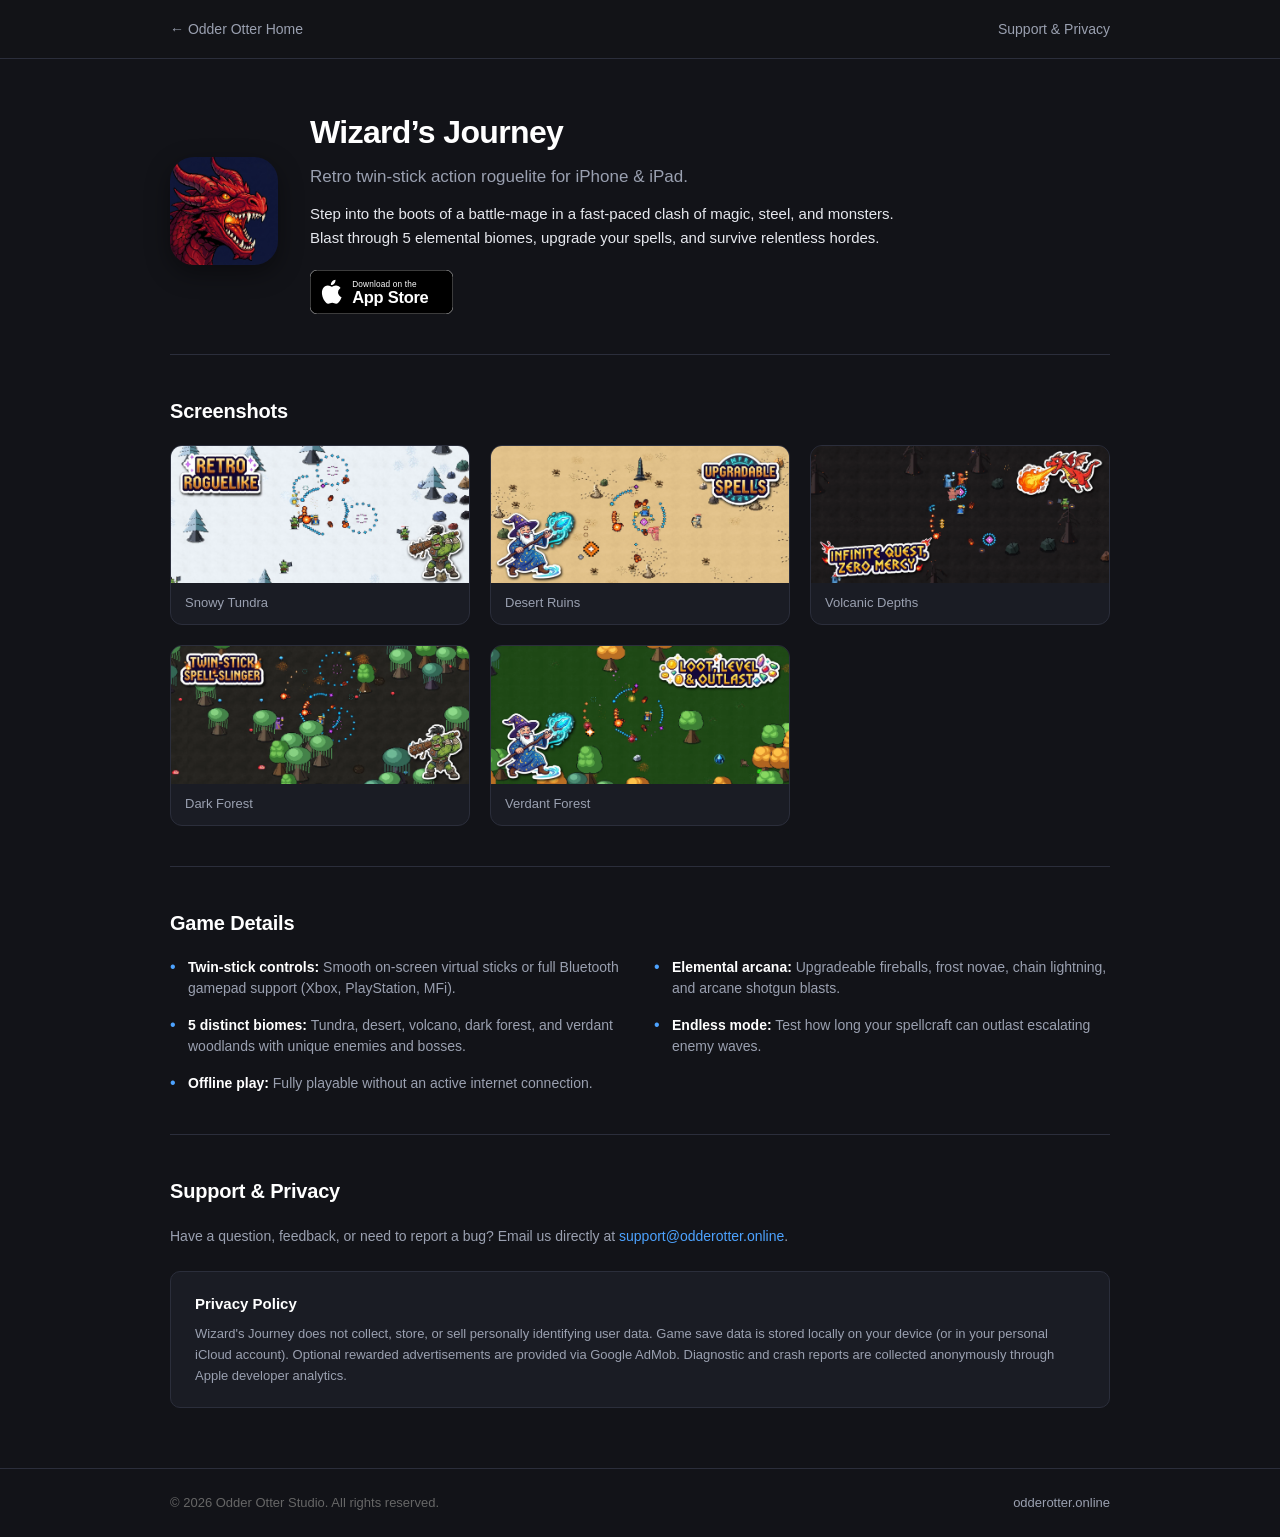
==== commit fdb05b44: "Add files via upload" ====
--- a/WizardsJourney/index.html
+++ b/WizardsJourney/index.html
@@ -3,382 +3,102 @@
 <head>
   <meta charset="UTF-8">
   <meta name="viewport" content="width=device-width, initial-scale=1.0">
-  <title>Wizard's Journey - Retro Twin-Stick Roguelite Action for iOS</title>
-  <meta name="description" content="Master destructive elemental arcana, slaughter monster hordes, and conquer treacherous biomes in Wizard's Journey — a fast-paced retro twin-stick roguelite for iPhone & iPad.">
-  <meta name="keywords" content="Wizards Journey, Odder Otter, iOS game, roguelite, twin-stick shooter, retro pixel art, magic spells, arcade">
-  <meta name="author" content="Odder Otter Studio">
+  <title>Wizard's Journey - iOS Roguelite</title>
+  <meta name="description" content="Wizard’s Journey is a fast-paced retro twin-stick action roguelite for iPhone and iPad.">
 
-  <!-- OpenGraph / Social Cards -->
-  <meta property="og:type" content="website">
-  <meta property="og:url" content="https://odderotter.online/WizardsJourney/">
-  <meta property="og:title" content="Wizard's Journey - Unleash the Arcane">
-  <meta property="og:description" content="Step into the boots of a rogue battle-mage in this fast-paced retro twin-stick roguelite. Download on the App Store!">
-  <meta property="og:image" content="./assets/screenshots/1_tundra.jpg">
-
-  <!-- Twitter -->
-  <meta name="twitter:card" content="summary_large_image">
-  <meta name="twitter:title" content="Wizard's Journey - Retro Twin-Stick Roguelite">
-  <meta name="twitter:description" content="Harvest mana, forge unstoppable spell fusions, and survive relentless monster hordes on iOS.">
-  <meta name="twitter:image" content="./assets/screenshots/1_tundra.jpg">
-
-  <!-- Favicon & Touch Icons -->
+  <!-- Icons -->
   <link rel="icon" type="image/png" href="./assets/favicon.png">
   <link rel="apple-touch-icon" href="./assets/icon.png">
-  <meta name="theme-color" content="#090a10">
 
-  <!-- Stylesheet -->
+  <!-- Styles -->
   <link rel="stylesheet" href="./style.css">
 </head>
 <body>
-  <!-- Ambient Particle Canvas -->
-  <canvas id="particle-canvas"></canvas>
-  <div class="ambient-glow"></div>
-  <div class="ambient-glow-left"></div>
-
-  <!-- Header Navigation -->
   <header>
-    <div class="container nav-bar">
-      <a href="https://odderotter.online/" class="brand-group" title="Back to Odder Otter Home">
-        <img src="./assets/icon.png" alt="Wizard's Journey Icon" class="brand-icon">
-        <span class="brand-text">Wizard's Journey</span>
-        <span class="brand-studio">by Odder Otter</span>
-      </a>
-
-      <nav>
-        <ul class="nav-links">
-          <li><a href="#gameplay" class="nav-link">Gameplay</a></li>
-          <li><a href="#features" class="nav-link">Features</a></li>
-          <li><a href="#spells" class="nav-link">Grimoire</a></li>
-          <li><a href="#support" class="nav-link">Support</a></li>
-          <li><a href="#privacy" class="nav-link">Privacy</a></li>
-          <li>
-            <a href="#download" class="nav-cta">
-              <svg width="16" height="16" viewBox="0 0 24 24" fill="currentColor">
-                <path d="M18.71 19.5c-.83 1.24-1.71 2.45-3.05 2.47-1.34.03-1.77-.79-3.29-.79-1.53 0-2 .77-3.27.82-1.31.05-2.3-1.32-3.14-2.53C4.25 17 2.94 12.45 4.7 9.39c.87-1.52 2.43-2.48 4.12-2.51 1.28-.02 2.5.87 3.29.87.78 0 2.26-1.07 3.81-.91.65.03 2.47.26 3.64 1.98-.09.06-2.17 1.28-2.15 3.81.03 3.02 2.65 4.03 2.68 4.04-.03.07-.42 1.44-1.38 2.83M15.97 6.37c.62-.75 1.04-1.8 0.92-2.85-.9.04-1.99.6-2.63 1.35-.57.65-1.07 1.72-.94 2.74 1.01.08 2.03-.49 2.65-1.24z"/>
-              </svg>
-              Get Game
-            </a>
-          </li>
-        </ul>
-      </nav>
+    <div class="wrap header-inner">
+      <a href="https://odderotter.online/" class="back-link">&larr; Odder Otter Home</a>
+      <a href="#support" class="nav-link">Support &amp; Privacy</a>
     </div>
   </header>
 
-  <!-- Hero Section -->
-  <main class="container">
-    <section class="hero-section">
-      <div class="hero-content">
-        <div class="badge-tag">
-          <span>✨</span> Retro Twin-Stick Roguelite
-        </div>
-
-        <div class="hero-title-group">
-          <img src="./assets/icon.png" alt="Wizard's Journey App Icon" class="hero-app-icon">
-          <div>
-            <h1 class="hero-title">Wizard’s Journey</h1>
-            <p class="hero-tagline">Unleash the arcane. Slay the horde. Survive the journey.</p>
-          </div>
-        </div>
-
-        <p class="hero-desc">
-          Step into the boots of a rogue battle-mage in a fast-paced clash of magic, steel, and monsters. Blast through enchanted forests, treacherous frozen crags, scorching dunes, and volcanic depths as you harvest mana, forge unstoppable spell combinations, and conquer relentless bosses.
+  <main class="wrap">
+    <!-- Hero -->
+    <section class="hero">
+      <img src="./assets/icon.png" alt="Wizard's Journey App Icon" class="app-icon">
+      <div class="hero-text">
+        <h1>Wizard’s Journey</h1>
+        <p class="tagline">Retro twin-stick action roguelite for iPhone &amp; iPad.</p>
+        <p class="description">
+          Step into the boots of a battle-mage in a fast-paced clash of magic, steel, and monsters. Blast through 5 elemental biomes, upgrade your spells, and survive relentless hordes.
         </p>
-
-        <div class="hero-cta-group" id="download">
-          <a href="https://apps.apple.com/app/wizards-journey/id6738927063" class="appstore-badge-link" target="_blank" rel="noopener">
-            <img src="./assets/badges/app-store.svg" alt="Download Wizard's Journey on the App Store" height="52">
-          </a>
-          <a href="#gameplay" class="secondary-btn">
-            <span>Watch Gameplay</span> ↓
-          </a>
-        </div>
-
-        <div class="meta-badges">
-          <div class="meta-item">
-            <span>📱</span> iPhone &amp; iPad
-          </div>
-          <div class="meta-item">
-            <span>🎮</span> Controller Ready
-          </div>
-          <div class="meta-item">
-            <span>⚡</span> Offline Playable
-          </div>
-        </div>
-      </div>
-
-      <div class="hero-media">
-        <picture>
-          <source srcset="./assets/characters/wizard.webp" type="image/webp">
-          <img src="./assets/characters/wizard.png" alt="The Grand Wizard" class="hero-wizard-sticker">
-        </picture>
-      </div>
-    </section>
-
-    <!-- Gameplay Screenshots Carousel -->
-    <section class="showcase-section" id="gameplay">
-      <div class="section-header">
-        <div class="section-tag">Explore The Realms</div>
-        <h2 class="section-title">5 Elemental Biomes. Zero Mercy.</h2>
-        <p class="section-desc">Every run takes you through distinct elemental realms packed with unique enemy factions, ancient obelisks, and destructible environments.</p>
-      </div>
-
-      <div class="carousel-container">
-        <div class="carousel-viewport" title="Click to view full size">
-          <div class="carousel-stage">
-            <!-- Slide 1 -->
-            <div class="carousel-slide">
-              <picture>
-                <source srcset="./assets/screenshots/1_tundra.webp" type="image/webp">
-                <img src="./assets/screenshots/1_tundra.jpg" alt="Snowy Tundra Battle - Retro Roguelike">
-              </picture>
-            </div>
-            <!-- Slide 2 -->
-            <div class="carousel-slide">
-              <picture>
-                <source srcset="./assets/screenshots/2_desert.webp" type="image/webp">
-                <img src="./assets/screenshots/2_desert.jpg" alt="Desert Ruins - Upgradable Spells">
-              </picture>
-            </div>
-            <!-- Slide 3 -->
-            <div class="carousel-slide">
-              <picture>
-                <source srcset="./assets/screenshots/3_volcano.webp" type="image/webp">
-                <img src="./assets/screenshots/3_volcano.jpg" alt="Volcanic Depths - Infinite Quest">
-              </picture>
-            </div>
-            <!-- Slide 4 -->
-            <div class="carousel-slide">
-              <picture>
-                <source srcset="./assets/screenshots/4_dark_forest.webp" type="image/webp">
-                <img src="./assets/screenshots/4_dark_forest.jpg" alt="Dark Forest - Twin-Stick Spell-Slinger">
-              </picture>
-            </div>
-            <!-- Slide 5 -->
-            <div class="carousel-slide">
-              <picture>
-                <source srcset="./assets/screenshots/5_verdant_forest.webp" type="image/webp">
-                <img src="./assets/screenshots/5_verdant_forest.jpg" alt="Verdant Forest - Loot, Level & Outlast">
-              </picture>
-            </div>
-          </div>
-
-          <div class="carousel-controls">
-            <button class="carousel-btn carousel-prev" aria-label="Previous screenshot">‹</button>
-            <button class="carousel-btn carousel-next" aria-label="Next screenshot">›</button>
-          </div>
-        </div>
-
-        <!-- Thumbnails -->
-        <div class="carousel-thumbs">
-          <div class="thumb-card active">
-            <img src="./assets/screenshots/1_tundra_thumb.webp" alt="Tundra">
-            <span>1. Snowy Tundra</span>
-          </div>
-          <div class="thumb-card">
-            <img src="./assets/screenshots/2_desert_thumb.webp" alt="Desert">
-            <span>2. Desert Ruins</span>
-          </div>
-          <div class="thumb-card">
-            <img src="./assets/screenshots/3_volcano_thumb.webp" alt="Volcano">
-            <span>3. Volcanic Depths</span>
-          </div>
-          <div class="thumb-card">
-            <img src="./assets/screenshots/4_dark_forest_thumb.webp" alt="Dark Forest">
-            <span>4. Dark Forest</span>
-          </div>
-          <div class="thumb-card">
-            <img src="./assets/screenshots/5_verdant_forest_thumb.webp" alt="Verdant Forest">
-            <span>5. Verdant Forest</span>
-          </div>
-        </div>
-      </div>
-    </section>
-
-    <!-- Key Features Section -->
-    <section class="features-section" id="features">
-      <div class="section-header">
-        <div class="section-tag">Arcane Mechanics</div>
-        <h2 class="section-title">Forged for Action Roguelite Fans</h2>
-        <p class="section-desc">Responsive controls, explosive synergies, and high-replayability designed specifically for mobile play.</p>
-      </div>
-
-      <div class="features-grid">
-        <div class="feature-card">
-          <div class="feature-icon">🕹️</div>
-          <h3 class="feature-title">Twin-Stick Precision</h3>
-          <p class="feature-desc">Twitchy, ultra-responsive virtual twin sticks tuned for glass screens, with full support for Bluetooth gamepads and controllers.</p>
-        </div>
-
-        <div class="feature-card">
-          <div class="feature-icon">✨</div>
-          <h3 class="feature-title">Dynamic Spell Fusions</h3>
-          <p class="feature-desc">Combine blazing fireballs, cascading magical grenades, and arcane shotgun blasts into screen-melting destruction combos.</p>
-        </div>
-
-        <div class="feature-card">
-          <div class="feature-icon">🔮</div>
-          <h3 class="feature-title">Ancient Obelisk Shrines</h3>
-          <p class="feature-desc">Awaken mysterious monolithic shrines to harvest runic buffs, unlock secret modifiers, and supercharge your active mana pool.</p>
-        </div>
-
-        <div class="feature-card">
-          <div class="feature-icon">💀</div>
-          <h3 class="feature-title">Epic Boss Duels</h3>
-          <p class="feature-desc">Survive vicious encounters with shadowy necromancers, orc berserkers, and ancient flame wyrms that demand sharp reflexes.</p>
-        </div>
-
-        <div class="feature-card">
-          <div class="feature-icon">♾️</div>
-          <h3 class="feature-title">Endless Survival Mode</h3>
-          <p class="feature-desc">Push your build to the limit against infinitely scaling enemy waves. How long can your spellcraft keep you alive?</p>
-        </div>
-
-        <div class="feature-card">
-          <div class="feature-icon">💎</div>
-          <h3 class="feature-title">Loot, Level &amp; Outlast</h3>
-          <p class="feature-desc">Death is only the beginning. Harvest rare crystals, unlock permanent mastery passives, and conquer the leaderboard.</p>
-        </div>
-      </div>
-    </section>
-
-    <!-- Grimoire / Elemental Spells -->
-    <section class="spells-section" id="spells">
-      <div class="section-header">
-        <div class="section-tag">The Grimoire</div>
-        <h2 class="section-title">Master the Elemental Arts</h2>
-        <p class="section-desc">Mix and match distinct schools of magic to craft a playstyle that annihilates the horde.</p>
-      </div>
-
-      <div class="spells-grid">
-        <div class="spell-card">
-          <div class="spell-symbol">🔥</div>
-          <h3 class="spell-name">Pyromancy</h3>
-          <p class="spell-desc">Blazing fireballs, ground-scorching waves, and fiery detonations that incinerate clustered enemies.</p>
-        </div>
-
-        <div class="spell-card">
-          <div class="spell-symbol">❄️</div>
-          <h3 class="spell-name">Cryomancy</h3>
-          <p class="spell-desc">Piercing frost novae and chilling ice spikes that shatter enemy shields and slow advancing hordes.</p>
-        </div>
-
-        <div class="spell-card">
-          <div class="spell-symbol">⚡</div>
-          <h3 class="spell-name">Electromancy</h3>
-          <p class="spell-desc">High-speed chain lightning and crackling spark traps that leap between foes with lethal critical hits.</p>
-        </div>
-
-        <div class="spell-card">
-          <div class="spell-symbol">🌌</div>
-          <h3 class="spell-name">Arcane Arts</h3>
-          <p class="spell-desc">Rapid shotgun projectiles, homing seeker orbs, and impenetrable mana ward shields.</p>
-        </div>
-      </div>
-    </section>
-
-    <!-- Dragon Boss Banner Callout -->
-    <div class="dragon-banner">
-      <div class="dragon-banner-text">
-        <h3>Will You Slay the Wyrm?</h3>
-        <p>Volcanic depths harbor ancient terrors waiting to turn wizards to ash. Download Wizard’s Journey today and prove your mastery.</p>
-      </div>
-      <picture>
-        <source srcset="./assets/characters/dragon.webp" type="image/webp">
-        <img src="./assets/characters/dragon.png" alt="Fire Dragon Boss">
-      </picture>
-    </div>
-
-    <!-- FAQ & Support -->
-    <section class="support-section" id="support">
-      <div class="section-header">
-        <div class="section-tag">Player Support</div>
-        <h2 class="section-title">Frequently Asked Questions</h2>
-        <p class="section-desc">Got questions or need help with your journey? We’re here to assist.</p>
-      </div>
-
-      <div class="support-grid">
-        <div class="faq-card">
-          <h4 class="faq-question">What devices can run Wizard’s Journey?</h4>
-          <p class="faq-answer">Wizard’s Journey is optimized for all modern iPhone and iPad models running iOS 16 or later, featuring smooth 60+ FPS performance.</p>
-        </div>
-
-        <div class="faq-card">
-          <h4 class="faq-question">Does the game support Bluetooth controllers?</h4>
-          <p class="faq-answer">Yes! In addition to our intuitive on-screen twin-stick virtual controls, full MFi, Xbox, and PlayStation wireless controllers are supported natively.</p>
-        </div>
-
-        <div class="faq-card">
-          <h4 class="faq-question">Can I play without an internet connection?</h4>
-          <p class="faq-answer">Absolutely. All core runs, biomes, and endless survival can be enjoyed completely offline whenever you’re traveling.</p>
-        </div>
-
-        <div class="faq-card">
-          <h4 class="faq-question">How can I report a bug or suggest an idea?</h4>
-          <p class="faq-answer">We love player feedback! Tap the support email button below to reach our team directly, and we’ll respond as soon as possible.</p>
-        </div>
-
-        <div class="contact-card">
-          <h3>Need Help or Found a Bug?</h3>
-          <p>Reach out directly to the developer team at Odder Otter Studio. We read every player email!</p>
-          <a href="mailto:support@odderotter.online?subject=Wizards%20Journey%20Support%20Request" class="contact-btn">
-            ✉️ Contact Support via Email
+        <div class="cta-row">
+          <a href="https://apps.apple.com/app/wizards-journey/id6738927063" class="appstore-btn" target="_blank" rel="noopener">
+            <img src="./assets/badges/app-store.svg" alt="Download on the App Store">
           </a>
         </div>
       </div>
     </section>
 
-    <!-- Privacy Policy Section -->
-    <section class="privacy-section" id="privacy">
-      <div class="section-header">
-        <div class="section-tag">Transparency</div>
-        <h2 class="section-title">Privacy Policy</h2>
-        <p class="section-desc">Your privacy matters to us. Here is how Wizard's Journey handles data.</p>
+    <!-- Screenshots -->
+    <section class="screenshots-section">
+      <h2>Screenshots</h2>
+      <div class="gallery">
+        <div class="screenshot-item">
+          <img src="./assets/screenshots/1_tundra.webp" alt="Snowy Tundra">
+          <span class="caption">Snowy Tundra</span>
+        </div>
+        <div class="screenshot-item">
+          <img src="./assets/screenshots/2_desert.webp" alt="Desert Ruins">
+          <span class="caption">Desert Ruins</span>
+        </div>
+        <div class="screenshot-item">
+          <img src="./assets/screenshots/3_volcano.webp" alt="Volcanic Depths">
+          <span class="caption">Volcanic Depths</span>
+        </div>
+        <div class="screenshot-item">
+          <img src="./assets/screenshots/4_dark_forest.webp" alt="Dark Forest">
+          <span class="caption">Dark Forest</span>
+        </div>
+        <div class="screenshot-item">
+          <img src="./assets/screenshots/5_verdant_forest.webp" alt="Verdant Forest">
+          <span class="caption">Verdant Forest</span>
+        </div>
       </div>
+    </section>
 
-      <div class="privacy-card">
-        <h3>Overview</h3>
-        <p>Odder Otter Studio ("we", "our", or "us") is dedicated to protecting your privacy. This Privacy Policy explains our practices regarding the collection, use, and disclosure of information through our game, <strong>Wizard's Journey</strong>.</p>
+    <!-- Basic Information -->
+    <section class="info-section">
+      <h2>Game Details</h2>
+      <ul class="info-list">
+        <li><strong>Twin-stick controls:</strong> Smooth on-screen virtual sticks or full Bluetooth gamepad support (Xbox, PlayStation, MFi).</li>
+        <li><strong>Elemental arcana:</strong> Upgradeable fireballs, frost novae, chain lightning, and arcane shotgun blasts.</li>
+        <li><strong>5 distinct biomes:</strong> Tundra, desert, volcano, dark forest, and verdant woodlands with unique enemies and bosses.</li>
+        <li><strong>Endless mode:</strong> Test how long your spellcraft can outlast escalating enemy waves.</li>
+        <li><strong>Offline play:</strong> Fully playable without an active internet connection.</li>
+      </ul>
+    </section>
 
-        <h3>Data Collection &amp; Use</h3>
-        <p>Wizard's Journey is designed to minimize data collection. We do not collect or store personal identifying information such as your name, physical address, or phone number.</p>
-        <ul>
-          <li><strong>Game Progress:</strong> Saved game data, unlocked spells, and achievements are stored locally on your device or in your personal Apple iCloud storage (if enabled).</li>
-          <li><strong>Crash &amp; Diagnostic Data:</strong> Anonymized diagnostic logs may be collected through standard Apple developer services to help us patch crashes and improve performance.</li>
-          <li><strong>Advertisements:</strong> Optional rewarded video ads (such as continuing a run or bonus gold) are served using Google AdMob in accordance with Google and Apple privacy standards.</li>
-        </ul>
+    <!-- Support & Privacy -->
+    <section class="support-section" id="support">
+      <h2>Support &amp; Privacy</h2>
+      <p>
+        Have a question, feedback, or need to report a bug? Email us directly at <a href="mailto:support@odderotter.online?subject=Wizards%20Journey%20Support">support@odderotter.online</a>.
+      </p>
 
-        <h3>Children's Privacy</h3>
-        <p>Our game does not knowingly collect personally identifiable information from children under 13. If you believe your child has provided us with personal information, please contact us so we can immediately delete it.</p>
-
-        <h3>Contact Us</h3>
-        <p>If you have any questions or suggestions regarding this Privacy Policy, please contact us at <a href="mailto:support@odderotter.online" style="color: var(--color-primary);">support@odderotter.online</a>.</p>
+      <div class="privacy-note">
+        <h3>Privacy Policy</h3>
+        <p>
+          Wizard's Journey does not collect, store, or sell personally identifying user data. Game save data is stored locally on your device (or in your personal iCloud account). Optional rewarded advertisements are provided via Google AdMob. Diagnostic and crash reports are collected anonymously through Apple developer analytics.
+        </p>
       </div>
     </section>
   </main>
 
-  <!-- Footer -->
   <footer>
-    <div class="container footer-content">
-      <div>
-        <strong>Odder Otter Studio</strong> &copy; 2026. All rights reserved.
-      </div>
-
-      <div class="footer-links">
-        <a href="https://odderotter.online/" class="footer-link">Odder Otter Home</a>
-        <a href="#support" class="footer-link">Support</a>
-        <a href="#privacy" class="footer-link">Privacy Policy</a>
-        <a href="#download" class="footer-link">Download</a>
-      </div>
+    <div class="wrap footer-inner">
+      <span>&copy; 2026 Odder Otter Studio. All rights reserved.</span>
+      <a href="https://odderotter.online/">odderotter.online</a>
     </div>
   </footer>
-
-  <!-- Lightbox Modal for Screenshots -->
-  <div class="lightbox" id="lightbox">
-    <button class="lightbox-close" id="lightbox-close" aria-label="Close fullscreen preview">&times;</button>
-    <img src="" alt="Enlarged screenshot preview" class="lightbox-img" id="lightbox-img">
-  </div>
-
-  <!-- Scripts -->
-  <script src="./app.js"></script>
 </body>
 </html>
--- a/WizardsJourney/style.css
+++ b/WizardsJourney/style.css
@@ -1,24 +1,16 @@
 /* =========================================================
-   Wizard's Journey - Official Marketing Website Styles
-   Designed for odderotter.online/WizardsJourney
+   Wizard's Journey - Clean Indie Game Landing Page
+   Simple, fast, responsive, zero fluff.
    ========================================================= */
 
 :root {
-  --bg-dark: #090a10;
-  --bg-card: rgba(18, 21, 35, 0.85);
-  --bg-card-hover: rgba(28, 32, 54, 0.95);
-  --border-color: rgba(79, 70, 229, 0.25);
-  --border-glow: rgba(0, 240, 255, 0.4);
-  
-  --color-primary: #38bdf8;
-  --color-accent: #f59e0b;
-  --color-accent-glow: #fbbf24;
-  --color-purple: #a855f7;
-  --color-text: #f1f5f9;
-  --color-text-muted: #94a3b8;
-  
-  --font-sans: -apple-system, BlinkMacSystemFont, "Segoe UI", Roboto, "Helvetica Neue", Arial, sans-serif;
-  --font-display: "Cinzel", Georgia, serif;
+  --bg: #121318;
+  --bg-card: #1a1c24;
+  --border: #2b2e3b;
+  --text: #e6e8ee;
+  --text-dim: #9aa0b0;
+  --link: #4da3ff;
+  --font: -apple-system, BlinkMacSystemFont, "Segoe UI", Roboto, Helvetica, Arial, sans-serif;
 }
 
 * {
@@ -27,870 +19,282 @@
   padding: 0;
 }
 
-html {
-  scroll-behavior: smooth;
-  color-scheme: dark;
-}
-
 body {
-  background-color: var(--bg-dark);
-  color: var(--color-text);
-  font-family: var(--font-sans);
+  background-color: var(--bg);
+  color: var(--text);
+  font-family: var(--font);
   line-height: 1.6;
-  overflow-x: hidden;
-  position: relative;
-  min-height: 100vh;
-}
-
-/* Background Canvas & Mystical Glow */
-#particle-canvas {
-  position: fixed;
-  top: 0;
-  left: 0;
-  width: 100%;
-  height: 100%;
-  pointer-events: none;
-  z-index: 0;
-}
-
-.ambient-glow {
-  position: fixed;
-  top: -200px;
-  right: -200px;
-  width: 600px;
-  height: 600px;
-  background: radial-gradient(circle, rgba(168, 85, 247, 0.18) 0%, rgba(56, 189, 248, 0.08) 50%, transparent 70%);
-  filter: blur(80px);
-  pointer-events: none;
-  z-index: 0;
-}
-
-.ambient-glow-left {
-  position: fixed;
-  bottom: -200px;
-  left: -200px;
-  width: 600px;
-  height: 600px;
-  background: radial-gradient(circle, rgba(245, 158, 11, 0.12) 0%, rgba(168, 85, 247, 0.08) 50%, transparent 70%);
-  filter: blur(80px);
-  pointer-events: none;
-  z-index: 0;
-}
-
-/* Layout Container */
-.container {
-  max-width: 1200px;
+  -webkit-font-smoothing: antialiased;
+}
+
+.wrap {
+  max-width: 980px;
   margin: 0 auto;
-  padding: 0 24px;
-  position: relative;
-  z-index: 1;
-}
-
-/* Header & Navbar */
+  padding: 0 20px;
+}
+
+/* Header */
 header {
-  position: sticky;
-  top: 0;
-  z-index: 100;
-  backdrop-filter: blur(16px);
-  -webkit-backdrop-filter: blur(16px);
-  background: rgba(9, 10, 16, 0.75);
-  border-bottom: 1px solid rgba(255, 255, 255, 0.08);
-  transition: all 0.3s ease;
-}
-
-.nav-bar {
+  border-bottom: 1px solid var(--border);
+  padding: 18px 0;
+  background-color: rgba(18, 19, 24, 0.95);
+}
+
+.header-inner {
+  display: flex;
+  justify-content: space-between;
+  align-items: center;
+}
+
+.back-link, .nav-link {
+  color: var(--text-dim);
+  text-decoration: none;
+  font-size: 14px;
+  font-weight: 500;
+  transition: color 0.15s;
+}
+
+.back-link:hover, .nav-link:hover {
+  color: var(--text);
+}
+
+/* Hero */
+.hero {
   display: flex;
   align-items: center;
-  justify-content: space-between;
-  height: 72px;
-}
-
-.brand-group {
+  gap: 32px;
+  padding: 48px 0 40px;
+  border-bottom: 1px solid var(--border);
+}
+
+.app-icon {
+  width: 108px;
+  height: 108px;
+  border-radius: 24px;
+  box-shadow: 0 8px 24px rgba(0, 0, 0, 0.4);
+  flex-shrink: 0;
+}
+
+.hero-text h1 {
+  font-size: 32px;
+  font-weight: 700;
+  letter-spacing: -0.02em;
+  color: #fff;
+  margin-bottom: 4px;
+}
+
+.tagline {
+  font-size: 17px;
+  font-weight: 500;
+  color: var(--text-dim);
+  margin-bottom: 12px;
+}
+
+.description {
+  font-size: 15px;
+  color: var(--text);
+  max-width: 620px;
+  margin-bottom: 20px;
+  line-height: 1.6;
+}
+
+.cta-row {
   display: flex;
   align-items: center;
-  gap: 14px;
-  text-decoration: none;
-}
-
-.brand-icon {
-  width: 38px;
-  height: 38px;
-  border-radius: 9px;
-  box-shadow: 0 2px 8px rgba(0, 0, 0, 0.4);
-}
-
-.brand-text {
-  font-weight: 700;
-  font-size: 1.15rem;
-  color: #fff;
-  letter-spacing: -0.02em;
-}
-
-.brand-studio {
-  font-size: 0.8rem;
-  color: var(--color-text-muted);
-  border-left: 1px solid rgba(255, 255, 255, 0.15);
-  padding-left: 12px;
-  transition: color 0.2s;
-}
-
-.brand-studio:hover {
-  color: var(--color-primary);
-}
-
-.nav-links {
-  display: flex;
-  align-items: center;
-  gap: 28px;
-  list-style: none;
-}
-
-.nav-link {
-  color: var(--color-text-muted);
-  text-decoration: none;
-  font-size: 0.95rem;
-  font-weight: 500;
-  transition: color 0.2s, transform 0.2s;
-}
-
-.nav-link:hover {
-  color: var(--color-primary);
-}
-
-.nav-cta {
-  display: inline-flex;
-  align-items: center;
-  gap: 8px;
-  padding: 8px 18px;
-  background: linear-gradient(135deg, #2563eb, #7c3aed);
-  color: #fff;
+  gap: 16px;
+}
+
+.appstore-btn {
+  display: inline-block;
+  line-height: 0;
+  transition: opacity 0.15s;
+}
+
+.appstore-btn:hover {
+  opacity: 0.85;
+}
+
+.appstore-btn img {
+  height: 44px;
+  width: auto;
+  display: block;
+}
+
+/* Headings */
+h2 {
+  font-size: 20px;
   font-weight: 600;
-  font-size: 0.9rem;
-  border-radius: 999px;
-  text-decoration: none;
-  box-shadow: 0 4px 14px rgba(37, 99, 235, 0.35);
-  transition: transform 0.2s, box-shadow 0.2s;
-}
-
-.nav-cta:hover {
-  transform: translateY(-1px);
-  box-shadow: 0 6px 20px rgba(37, 99, 235, 0.5);
-}
-
-/* Mobile Nav Toggle */
-.menu-toggle {
-  display: none;
-  background: none;
-  border: none;
-  color: #fff;
-  font-size: 1.5rem;
-  cursor: pointer;
-}
-
-/* Hero Section */
-.hero-section {
-  padding: 80px 0 60px;
+  color: #fff;
+  margin-bottom: 18px;
+  letter-spacing: -0.01em;
+}
+
+/* Screenshots Gallery */
+.screenshots-section {
+  padding: 40px 0;
+  border-bottom: 1px solid var(--border);
+}
+
+.gallery {
   display: grid;
-  grid-template-columns: 1.15fr 0.85fr;
-  align-items: center;
-  gap: 48px;
-  min-height: calc(85vh - 72px);
-}
-
-.hero-content {
-  display: flex;
-  flex-direction: column;
-  gap: 24px;
-}
-
-.badge-tag {
-  display: inline-flex;
-  align-items: center;
-  gap: 8px;
-  width: fit-content;
-  padding: 6px 14px;
-  border-radius: 999px;
-  background: rgba(56, 189, 248, 0.12);
-  border: 1px solid rgba(56, 189, 248, 0.3);
-  color: var(--color-primary);
-  font-size: 0.85rem;
-  font-weight: 600;
-  text-transform: uppercase;
-  letter-spacing: 0.06em;
-}
-
-.hero-title-group {
-  display: flex;
-  align-items: center;
+  grid-template-columns: repeat(auto-fit, minmax(280px, 1fr));
   gap: 20px;
 }
 
-.hero-app-icon {
-  width: 96px;
-  height: 96px;
-  border-radius: 22px;
-  box-shadow: 0 10px 30px rgba(0, 0, 0, 0.6), 0 0 20px rgba(56, 189, 248, 0.25);
-  border: 1.5px solid rgba(255, 255, 255, 0.15);
-  flex-shrink: 0;
-}
-
-.hero-title {
-  font-size: 3.2rem;
-  font-weight: 800;
-  line-height: 1.1;
-  letter-spacing: -0.03em;
-  background: linear-gradient(135deg, #ffffff 30%, #e2e8f0 70%, #94a3b8);
-  -webkit-background-clip: text;
-  -webkit-text-fill-color: transparent;
-}
-
-.hero-tagline {
-  font-size: 1.35rem;
-  font-weight: 600;
-  color: var(--color-accent-glow);
-  letter-spacing: -0.01em;
-}
-
-.hero-desc {
-  font-size: 1.1rem;
-  color: var(--color-text-muted);
-  max-width: 560px;
-  line-height: 1.7;
-}
-
-.hero-cta-group {
-  display: flex;
-  align-items: center;
-  flex-wrap: wrap;
-  gap: 16px;
-  margin-top: 8px;
-}
-
-.appstore-badge-link {
-  display: inline-block;
-  transition: transform 0.2s, filter 0.2s;
-}
-
-.appstore-badge-link:hover {
+.screenshot-item {
+  background: var(--bg-card);
+  border: 1px solid var(--border);
+  border-radius: 12px;
+  overflow: hidden;
+  transition: transform 0.15s, border-color 0.15s;
+}
+
+.screenshot-item:hover {
   transform: translateY(-2px);
-  filter: drop-shadow(0 6px 14px rgba(255, 255, 255, 0.18));
-}
-
-.secondary-btn {
-  display: inline-flex;
-  align-items: center;
-  gap: 8px;
-  padding: 13px 24px;
-  border-radius: 12px;
-  background: rgba(255, 255, 255, 0.07);
-  border: 1px solid rgba(255, 255, 255, 0.15);
-  color: #fff;
-  font-weight: 600;
-  font-size: 0.95rem;
-  text-decoration: none;
-  transition: all 0.2s;
-}
-
-.secondary-btn:hover {
-  background: rgba(255, 255, 255, 0.12);
-  border-color: rgba(255, 255, 255, 0.3);
-  transform: translateY(-2px);
-}
-
-.meta-badges {
-  display: flex;
-  gap: 20px;
-  margin-top: 8px;
-  font-size: 0.85rem;
-  color: var(--color-text-muted);
-}
-
-.meta-item {
-  display: flex;
-  align-items: center;
-  gap: 6px;
-}
-
-/* Hero Media / Floating Wizard */
-.hero-media {
-  position: relative;
-  display: flex;
-  justify-content: center;
-  align-items: center;
-}
-
-.hero-wizard-sticker {
-  width: 100%;
-  max-width: 440px;
-  height: auto;
-  filter: drop-shadow(0 15px 35px rgba(0, 0, 0, 0.6)) drop-shadow(0 0 45px rgba(56, 189, 248, 0.25));
-  animation: float 4s ease-in-out infinite alternate;
-}
-
-@keyframes float {
-  0% {
-    transform: translateY(0px) rotate(0deg);
-  }
-  100% {
-    transform: translateY(-12px) rotate(1deg);
-  }
-}
-
-/* Section Header */
-.section-header {
-  text-align: center;
-  max-width: 760px;
-  margin: 0 auto 50px;
-}
-
-.section-tag {
-  color: var(--color-primary);
-  font-size: 0.85rem;
-  font-weight: 700;
-  letter-spacing: 0.1em;
-  text-transform: uppercase;
-  margin-bottom: 10px;
-}
-
-.section-title {
-  font-size: 2.4rem;
-  font-weight: 800;
-  letter-spacing: -0.02em;
-  color: #fff;
-  margin-bottom: 14px;
-}
-
-.section-desc {
-  font-size: 1.1rem;
-  color: var(--color-text-muted);
-}
-
-/* Showcase / Screenshots Section */
-.showcase-section {
-  padding: 80px 0;
-}
-
-.carousel-container {
-  position: relative;
-  background: var(--bg-card);
-  border: 1px solid var(--border-color);
-  border-radius: 24px;
-  padding: 16px;
-  box-shadow: 0 20px 50px rgba(0, 0, 0, 0.5), 0 0 30px rgba(79, 70, 229, 0.15);
-}
-
-.carousel-viewport {
-  overflow: hidden;
-  border-radius: 16px;
-  position: relative;
-  cursor: zoom-in;
-}
-
-.carousel-stage {
-  display: flex;
-  transition: transform 0.5s cubic-bezier(0.2, 0.8, 0.2, 1);
-}
-
-.carousel-slide {
-  min-width: 100%;
-  position: relative;
-}
-
-.carousel-slide img {
+  border-color: #3f4455;
+}
+
+.screenshot-item img {
   width: 100%;
   height: auto;
   display: block;
-  border-radius: 16px;
-}
-
-.carousel-controls {
-  position: absolute;
-  top: 50%;
-  left: 0;
-  right: 0;
-  display: flex;
-  justify-content: space-between;
-  padding: 0 24px;
-  transform: translateY(-50%);
-  pointer-events: none;
-}
-
-.carousel-btn {
-  width: 48px;
-  height: 48px;
-  border-radius: 50%;
-  background: rgba(9, 10, 16, 0.8);
-  border: 1px solid rgba(255, 255, 255, 0.2);
-  color: #fff;
-  font-size: 1.4rem;
-  display: flex;
-  align-items: center;
-  justify-content: center;
-  cursor: pointer;
-  pointer-events: auto;
-  backdrop-filter: blur(8px);
-  transition: all 0.2s;
-}
-
-.carousel-btn:hover {
-  background: var(--color-primary);
-  color: #000;
-  transform: scale(1.1);
-}
-
-.carousel-thumbs {
-  display: grid;
-  grid-template-columns: repeat(5, 1fr);
-  gap: 12px;
-  margin-top: 16px;
-}
-
-.thumb-card {
-  background: rgba(255, 255, 255, 0.03);
-  border: 2px solid transparent;
-  border-radius: 12px;
-  padding: 6px;
-  cursor: pointer;
-  transition: all 0.25s ease;
-  text-align: left;
-}
-
-.thumb-card img {
-  width: 100%;
-  height: auto;
-  border-radius: 8px;
+}
+
+.screenshot-item .caption {
   display: block;
-  margin-bottom: 6px;
-}
-
-.thumb-card span {
-  display: block;
-  font-size: 0.8rem;
-  font-weight: 600;
-  color: var(--color-text-muted);
-  white-space: nowrap;
-  overflow: hidden;
-  text-overflow: ellipsis;
-}
-
-.thumb-card:hover {
-  border-color: rgba(56, 189, 248, 0.4);
-  background: rgba(255, 255, 255, 0.06);
-}
-
-.thumb-card.active {
-  border-color: var(--color-primary);
-  background: rgba(56, 189, 248, 0.1);
-}
-
-.thumb-card.active span {
-  color: #fff;
-}
-
-/* Features Section */
-.features-section {
-  padding: 80px 0;
-}
-
-.features-grid {
-  display: grid;
-  grid-template-columns: repeat(3, 1fr);
-  gap: 24px;
-}
-
-.feature-card {
-  background: var(--bg-card);
-  border: 1px solid var(--border-color);
-  border-radius: 20px;
-  padding: 32px 28px;
-  transition: all 0.3s ease;
-  position: relative;
-  overflow: hidden;
-}
-
-.feature-card::before {
-  content: "";
-  position: absolute;
-  top: 0;
-  left: 0;
-  right: 0;
-  height: 2px;
-  background: linear-gradient(90deg, transparent, var(--color-primary), transparent);
-  opacity: 0;
-  transition: opacity 0.3s;
-}
-
-.feature-card:hover {
-  transform: translateY(-4px);
-  background: var(--bg-card-hover);
-  border-color: var(--border-glow);
-  box-shadow: 0 12px 30px rgba(0, 240, 255, 0.12);
-}
-
-.feature-card:hover::before {
-  opacity: 1;
-}
-
-.feature-icon {
-  font-size: 2.2rem;
-  margin-bottom: 18px;
-  display: inline-block;
-}
-
-.feature-title {
-  font-size: 1.25rem;
-  font-weight: 700;
-  color: #fff;
-  margin-bottom: 10px;
-}
-
-.feature-desc {
-  font-size: 0.95rem;
-  color: var(--color-text-muted);
-  line-height: 1.6;
-}
-
-/* Spells / Grimoire Section */
-.spells-section {
-  padding: 80px 0;
-  position: relative;
-}
-
-.spells-grid {
-  display: grid;
-  grid-template-columns: repeat(4, 1fr);
-  gap: 20px;
-}
-
-.spell-card {
-  background: linear-gradient(180deg, rgba(24, 28, 48, 0.8) 0%, rgba(13, 15, 26, 0.8) 100%);
-  border: 1px solid rgba(255, 255, 255, 0.08);
-  border-radius: 18px;
-  padding: 24px;
-  text-align: center;
-  transition: all 0.3s ease;
-}
-
-.spell-card:hover {
-  transform: translateY(-3px);
-  border-color: rgba(255, 255, 255, 0.25);
-  box-shadow: 0 10px 25px rgba(0, 0, 0, 0.4);
-}
-
-.spell-symbol {
-  font-size: 2.5rem;
-  margin-bottom: 12px;
-}
-
-.spell-name {
-  font-size: 1.15rem;
-  font-weight: 700;
-  color: #fff;
-  margin-bottom: 8px;
-}
-
-.spell-desc {
-  font-size: 0.88rem;
-  color: var(--color-text-muted);
-}
-
-/* Dragon Callout Banner */
-.dragon-banner {
-  margin: 80px auto;
-  background: linear-gradient(135deg, rgba(239, 68, 68, 0.15) 0%, rgba(245, 158, 11, 0.1) 100%);
-  border: 1px solid rgba(239, 68, 68, 0.3);
-  border-radius: 24px;
-  padding: 40px;
-  display: grid;
-  grid-template-columns: 1fr auto;
-  align-items: center;
-  gap: 32px;
-}
-
-.dragon-banner-text h3 {
-  font-size: 1.8rem;
-  font-weight: 800;
-  color: #fff;
-  margin-bottom: 8px;
-}
-
-.dragon-banner-text p {
-  color: var(--color-text-muted);
-  font-size: 1.05rem;
-}
-
-.dragon-banner img {
-  width: 220px;
-  height: auto;
-  filter: drop-shadow(0 10px 20px rgba(0, 0, 0, 0.5));
-}
-
-/* FAQ & Support Section */
-.support-section {
-  padding: 80px 0;
-}
-
-.support-grid {
+  padding: 10px 14px;
+  font-size: 13px;
+  font-weight: 500;
+  color: var(--text-dim);
+}
+
+/* Info List */
+.info-section {
+  padding: 40px 0;
+  border-bottom: 1px solid var(--border);
+}
+
+.info-list {
+  list-style: none;
   display: grid;
   grid-template-columns: 1fr 1fr;
-  gap: 32px;
-}
-
-.faq-card {
+  gap: 16px 28px;
+}
+
+.info-list li {
+  font-size: 14px;
+  color: var(--text-dim);
+  line-height: 1.5;
+  position: relative;
+  padding-left: 18px;
+}
+
+.info-list li::before {
+  content: "•";
+  position: absolute;
+  left: 0;
+  color: var(--link);
+  font-size: 16px;
+  line-height: 1.2;
+}
+
+.info-list strong {
+  color: #fff;
+}
+
+/* Support & Privacy */
+.support-section {
+  padding: 40px 0 60px;
+}
+
+.support-section p {
+  font-size: 14px;
+  color: var(--text-dim);
+  margin-bottom: 24px;
+}
+
+.support-section a {
+  color: var(--link);
+  text-decoration: none;
+}
+
+.support-section a:hover {
+  text-decoration: underline;
+}
+
+.privacy-note {
   background: var(--bg-card);
-  border: 1px solid var(--border-color);
-  border-radius: 18px;
-  padding: 24px;
-}
-
-.faq-question {
-  font-size: 1.1rem;
-  font-weight: 700;
+  border: 1px solid var(--border);
+  border-radius: 10px;
+  padding: 20px 24px;
+}
+
+.privacy-note h3 {
+  font-size: 15px;
   color: #fff;
   margin-bottom: 8px;
 }
 
-.faq-answer {
-  font-size: 0.95rem;
-  color: var(--color-text-muted);
+.privacy-note p {
+  font-size: 13px;
+  color: var(--text-dim);
   line-height: 1.6;
-}
-
-.contact-card {
-  grid-column: 1 / -1;
-  background: linear-gradient(135deg, rgba(37, 99, 235, 0.12), rgba(124, 58, 237, 0.12));
-  border: 1px solid rgba(56, 189, 248, 0.25);
-  border-radius: 20px;
-  padding: 36px;
-  text-align: center;
-}
-
-.contact-card h3 {
-  font-size: 1.6rem;
-  color: #fff;
-  margin-bottom: 10px;
-}
-
-.contact-card p {
-  color: var(--color-text-muted);
-  max-width: 540px;
-  margin: 0 auto 20px;
-}
-
-.contact-btn {
-  display: inline-flex;
-  align-items: center;
-  gap: 8px;
-  padding: 12px 28px;
-  background: #0071e3;
-  color: #fff;
-  font-weight: 600;
-  border-radius: 10px;
-  text-decoration: none;
-  transition: all 0.2s;
-}
-
-.contact-btn:hover {
-  background: #0077ed;
-  transform: translateY(-2px);
-}
-
-/* Privacy Policy Section */
-.privacy-section {
-  padding: 80px 0;
-  border-top: 1px solid rgba(255, 255, 255, 0.08);
-}
-
-.privacy-card {
-  background: var(--bg-card);
-  border: 1px solid var(--border-color);
-  border-radius: 20px;
-  padding: 36px;
-  font-size: 0.95rem;
-  color: var(--color-text-muted);
-  line-height: 1.7;
-}
-
-.privacy-card h3 {
-  color: #fff;
-  font-size: 1.3rem;
-  margin-top: 24px;
-  margin-bottom: 8px;
-}
-
-.privacy-card h3:first-child {
-  margin-top: 0;
-}
-
-.privacy-card p {
-  margin-bottom: 14px;
-}
-
-.privacy-card ul {
-  padding-left: 24px;
-  margin-bottom: 14px;
+  margin-bottom: 0;
 }
 
 /* Footer */
 footer {
-  border-top: 1px solid rgba(255, 255, 255, 0.08);
-  padding: 40px 0;
-  background: rgba(5, 6, 10, 0.95);
-  font-size: 0.88rem;
-  color: var(--color-text-muted);
-}
-
-.footer-content {
+  border-top: 1px solid var(--border);
+  padding: 24px 0;
+  font-size: 13px;
+  color: #666;
+}
+
+.footer-inner {
   display: flex;
   justify-content: space-between;
   align-items: center;
-  flex-wrap: wrap;
-  gap: 20px;
-}
-
-.footer-links {
-  display: flex;
-  gap: 24px;
-}
-
-.footer-link {
-  color: var(--color-text-muted);
+}
+
+.footer-inner a {
+  color: var(--text-dim);
   text-decoration: none;
-  transition: color 0.2s;
-}
-
-.footer-link:hover {
-  color: var(--color-primary);
-}
-
-/* Lightbox Modal */
-.lightbox {
-  position: fixed;
-  top: 0;
-  left: 0;
-  width: 100vw;
-  height: 100vh;
-  background: rgba(0, 0, 0, 0.92);
-  display: flex;
-  align-items: center;
-  justify-content: center;
-  z-index: 1000;
-  opacity: 0;
-  pointer-events: none;
-  transition: opacity 0.3s ease;
-  padding: 24px;
-}
-
-.lightbox.active {
-  opacity: 1;
-  pointer-events: auto;
-}
-
-.lightbox-img {
-  max-width: 92vw;
-  max-height: 90vh;
-  border-radius: 12px;
-  box-shadow: 0 0 40px rgba(0, 0, 0, 0.8);
-}
-
-.lightbox-close {
-  position: absolute;
-  top: 24px;
-  right: 24px;
-  background: rgba(255, 255, 255, 0.15);
-  border: none;
-  color: #fff;
-  width: 44px;
-  height: 44px;
-  border-radius: 50%;
-  font-size: 1.5rem;
-  cursor: pointer;
-  display: flex;
-  align-items: center;
-  justify-content: center;
-  transition: background 0.2s;
-}
-
-.lightbox-close:hover {
-  background: rgba(255, 255, 255, 0.3);
-}
-
-/* Responsive Breakpoints */
-@media (max-width: 992px) {
-  .hero-section {
+}
+
+.footer-inner a:hover {
+  color: #fff;
+}
+
+/* Mobile Responsiveness */
+@media (max-width: 680px) {
+  .hero {
+    flex-direction: column;
+    text-align: center;
+    gap: 20px;
+    padding: 36px 0 28px;
+  }
+
+  .hero-text h1 {
+    font-size: 26px;
+  }
+
+  .cta-row {
+    justify-content: center;
+  }
+
+  .gallery {
     grid-template-columns: 1fr;
+    gap: 16px;
+  }
+
+  .info-list {
+    grid-template-columns: 1fr;
+    gap: 14px;
+  }
+
+  .footer-inner {
+    flex-direction: column;
+    gap: 8px;
     text-align: center;
-    gap: 40px;
-  }
-  
-  .hero-content {
-    align-items: center;
-  }
-  
-  .hero-title-group {
-    flex-direction: column;
-  }
-  
-  .hero-cta-group {
-    justify-content: center;
-  }
-  
-  .meta-badges {
-    justify-content: center;
-  }
-  
-  .hero-wizard-sticker {
-    max-width: 320px;
-  }
-  
-  .features-grid {
-    grid-template-columns: 1fr 1fr;
-  }
-  
-  .spells-grid {
-    grid-template-columns: 1fr 1fr;
-  }
-  
-  .carousel-thumbs {
-    grid-template-columns: repeat(3, 1fr);
-  }
-  
-  .dragon-banner {
-    grid-template-columns: 1fr;
-    text-align: center;
-  }
-  
-  .dragon-banner img {
-    margin: 0 auto;
-  }
-}
-
-@media (max-width: 768px) {
-  .nav-links {
-    display: none;
-  }
-  
-  .menu-toggle {
-    display: block;
-  }
-  
-  .hero-title {
-    font-size: 2.4rem;
-  }
-  
-  .features-grid {
-    grid-template-columns: 1fr;
-  }
-  
-  .spells-grid {
-    grid-template-columns: 1fr;
-  }
-  
-  .support-grid {
-    grid-template-columns: 1fr;
-  }
-  
-  .carousel-thumbs {
-    grid-template-columns: repeat(2, 1fr);
-  }
-}
+  }
+}
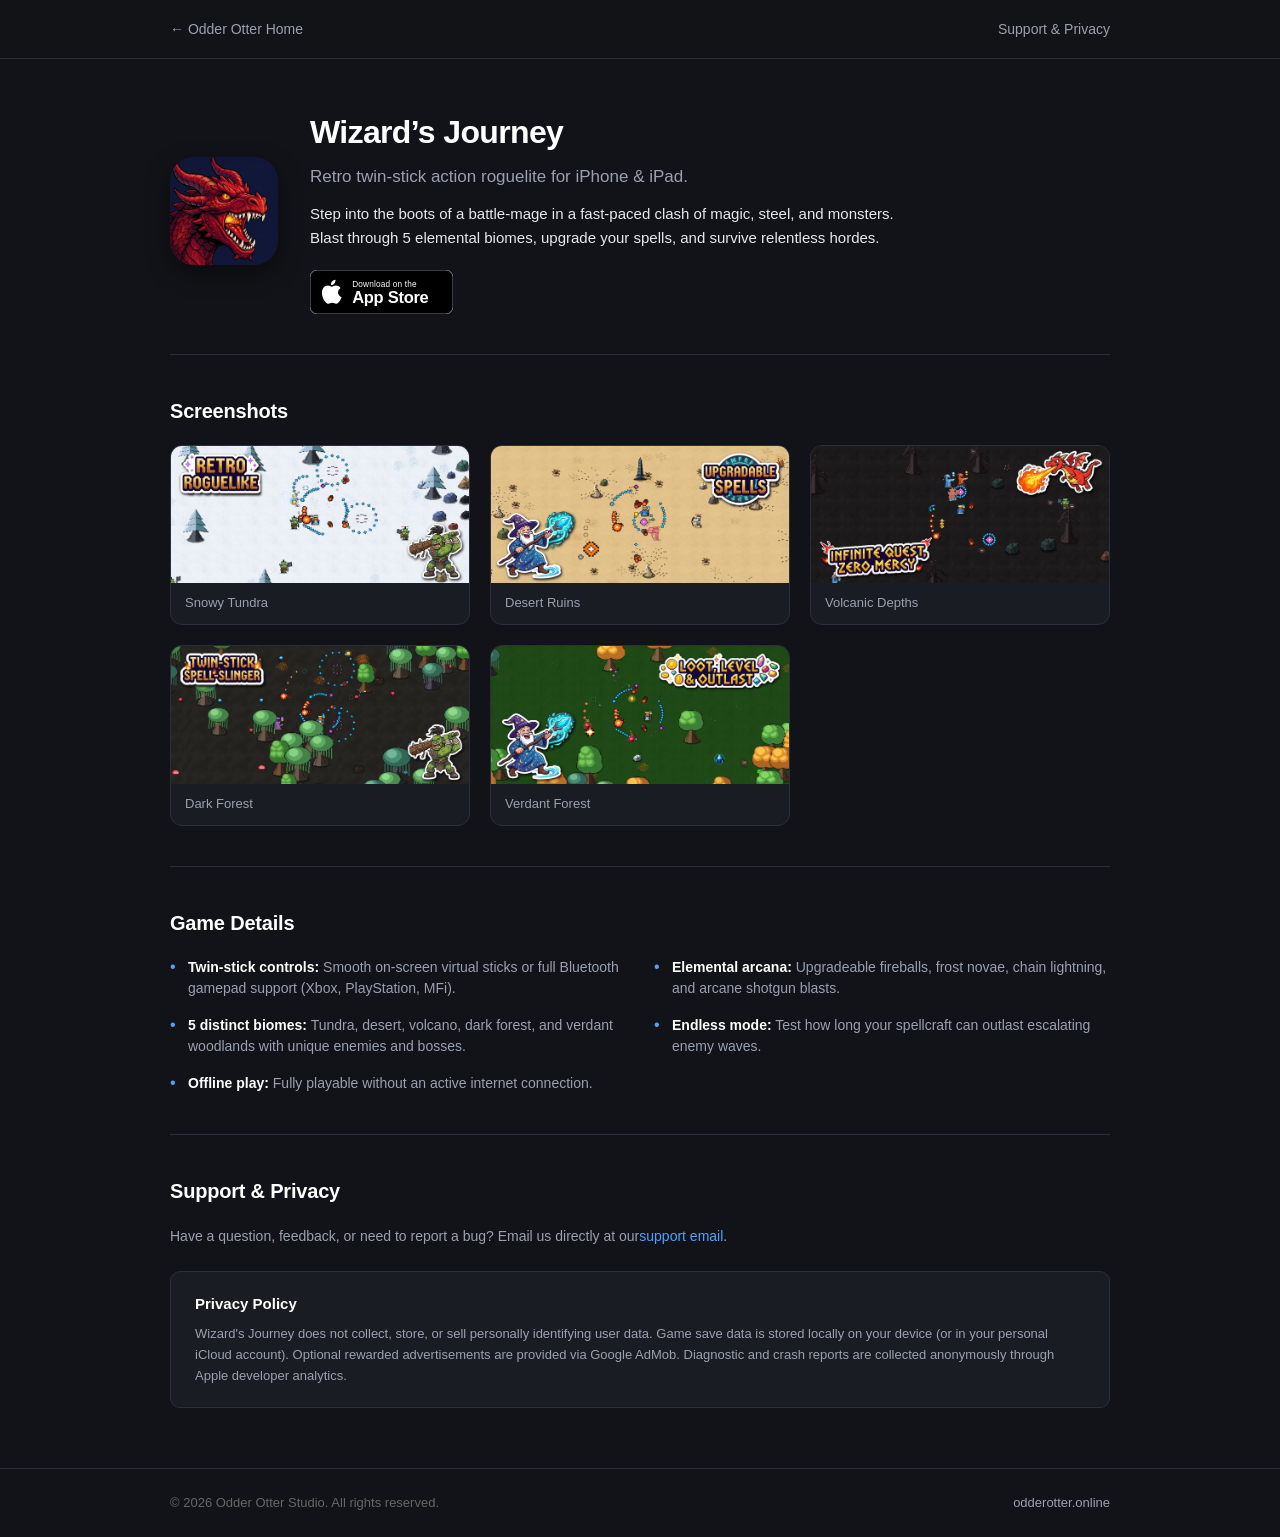
==== commit c0ab4603: "Update index.html" ====
--- a/WizardsJourney/index.html
+++ b/WizardsJourney/index.html
@@ -82,7 +82,7 @@
     <section class="support-section" id="support">
       <h2>Support &amp; Privacy</h2>
       <p>
-        Have a question, feedback, or need to report a bug? Email us directly at <a href="mailto:support@odderotter.online?subject=Wizards%20Journey%20Support">support@odderotter.online</a>.
+        Have a question, feedback, or need to report a bug? Email us directly at our<a href="mailto:thomasjwaggoner@gmail.com?subject=Wizards%20Journey%20Support">support email</a>.
       </p>
 
       <div class="privacy-note">
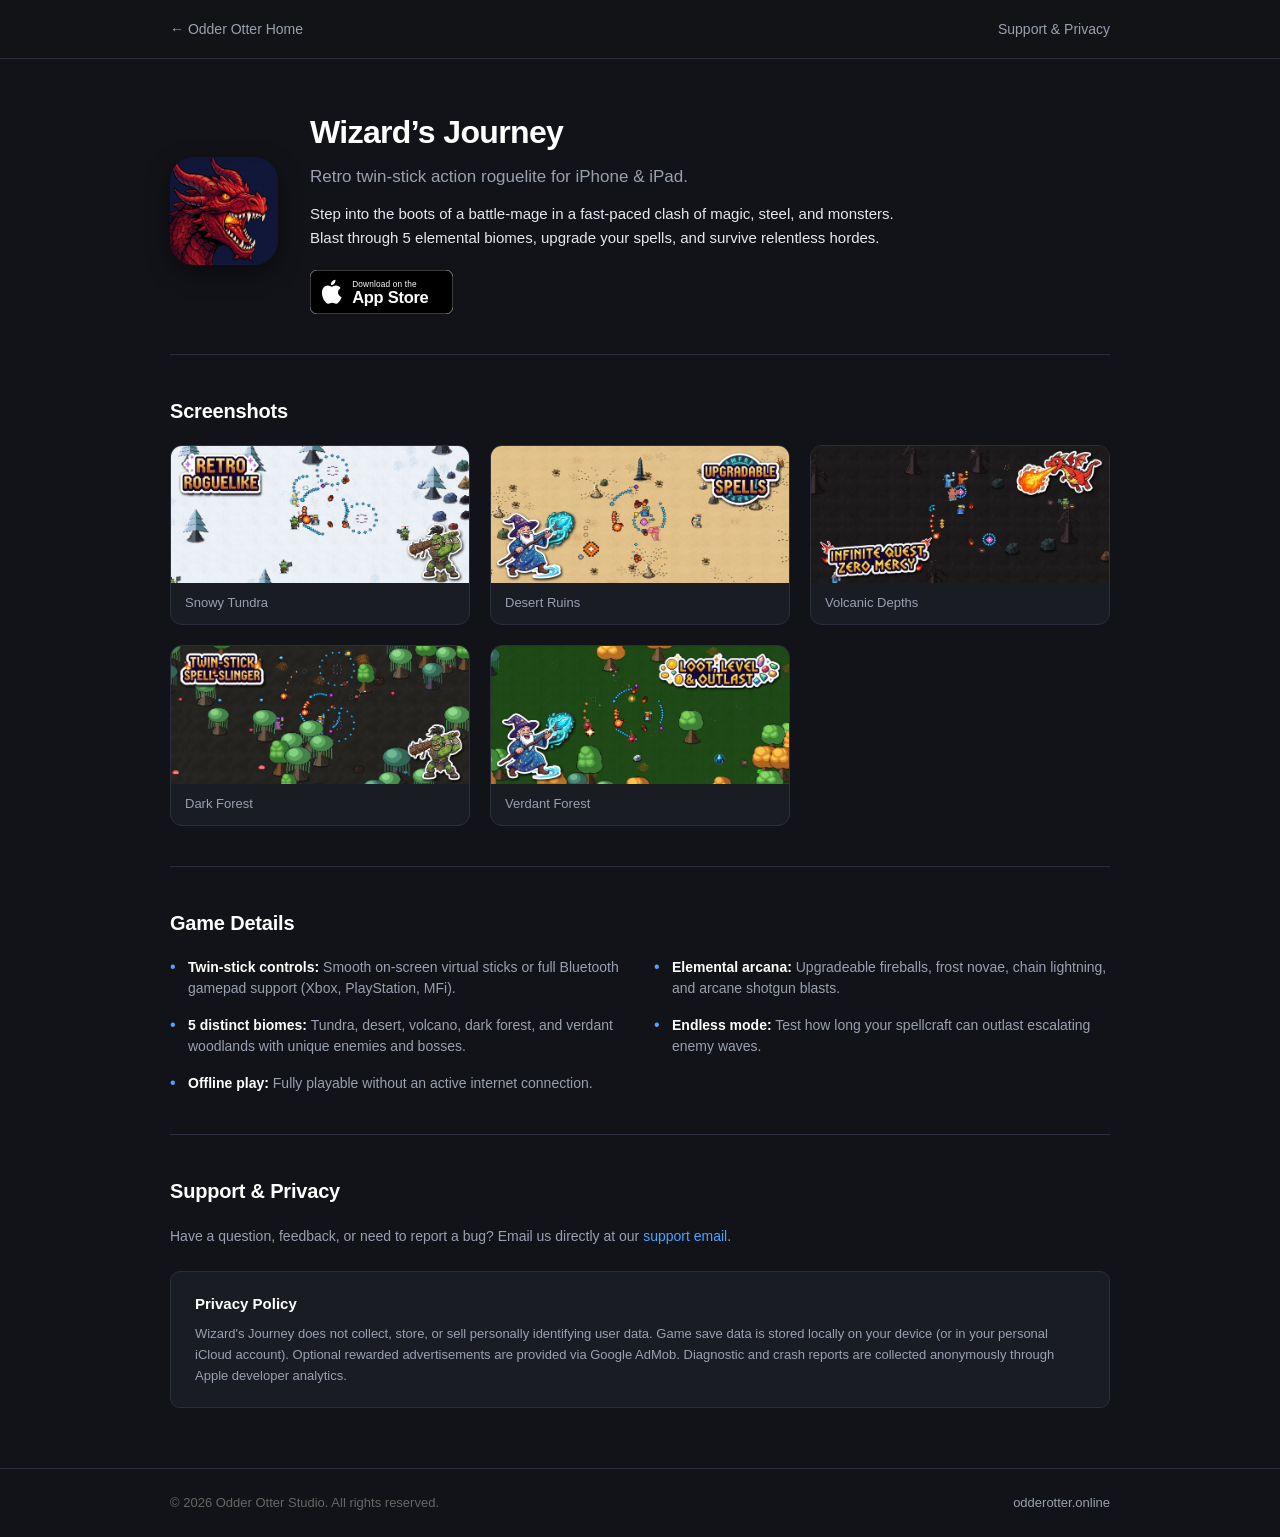
==== commit 11404282: "Update index.html" ====
--- a/WizardsJourney/index.html
+++ b/WizardsJourney/index.html
@@ -82,7 +82,7 @@
     <section class="support-section" id="support">
       <h2>Support &amp; Privacy</h2>
       <p>
-        Have a question, feedback, or need to report a bug? Email us directly at our<a href="mailto:thomasjwaggoner@gmail.com?subject=Wizards%20Journey%20Support">support email</a>.
+        Have a question, feedback, or need to report a bug? Email us directly at our <a href="mailto:thomasjwaggoner@gmail.com?subject=Wizards%20Journey%20Support">support email</a>.
       </p>
 
       <div class="privacy-note">
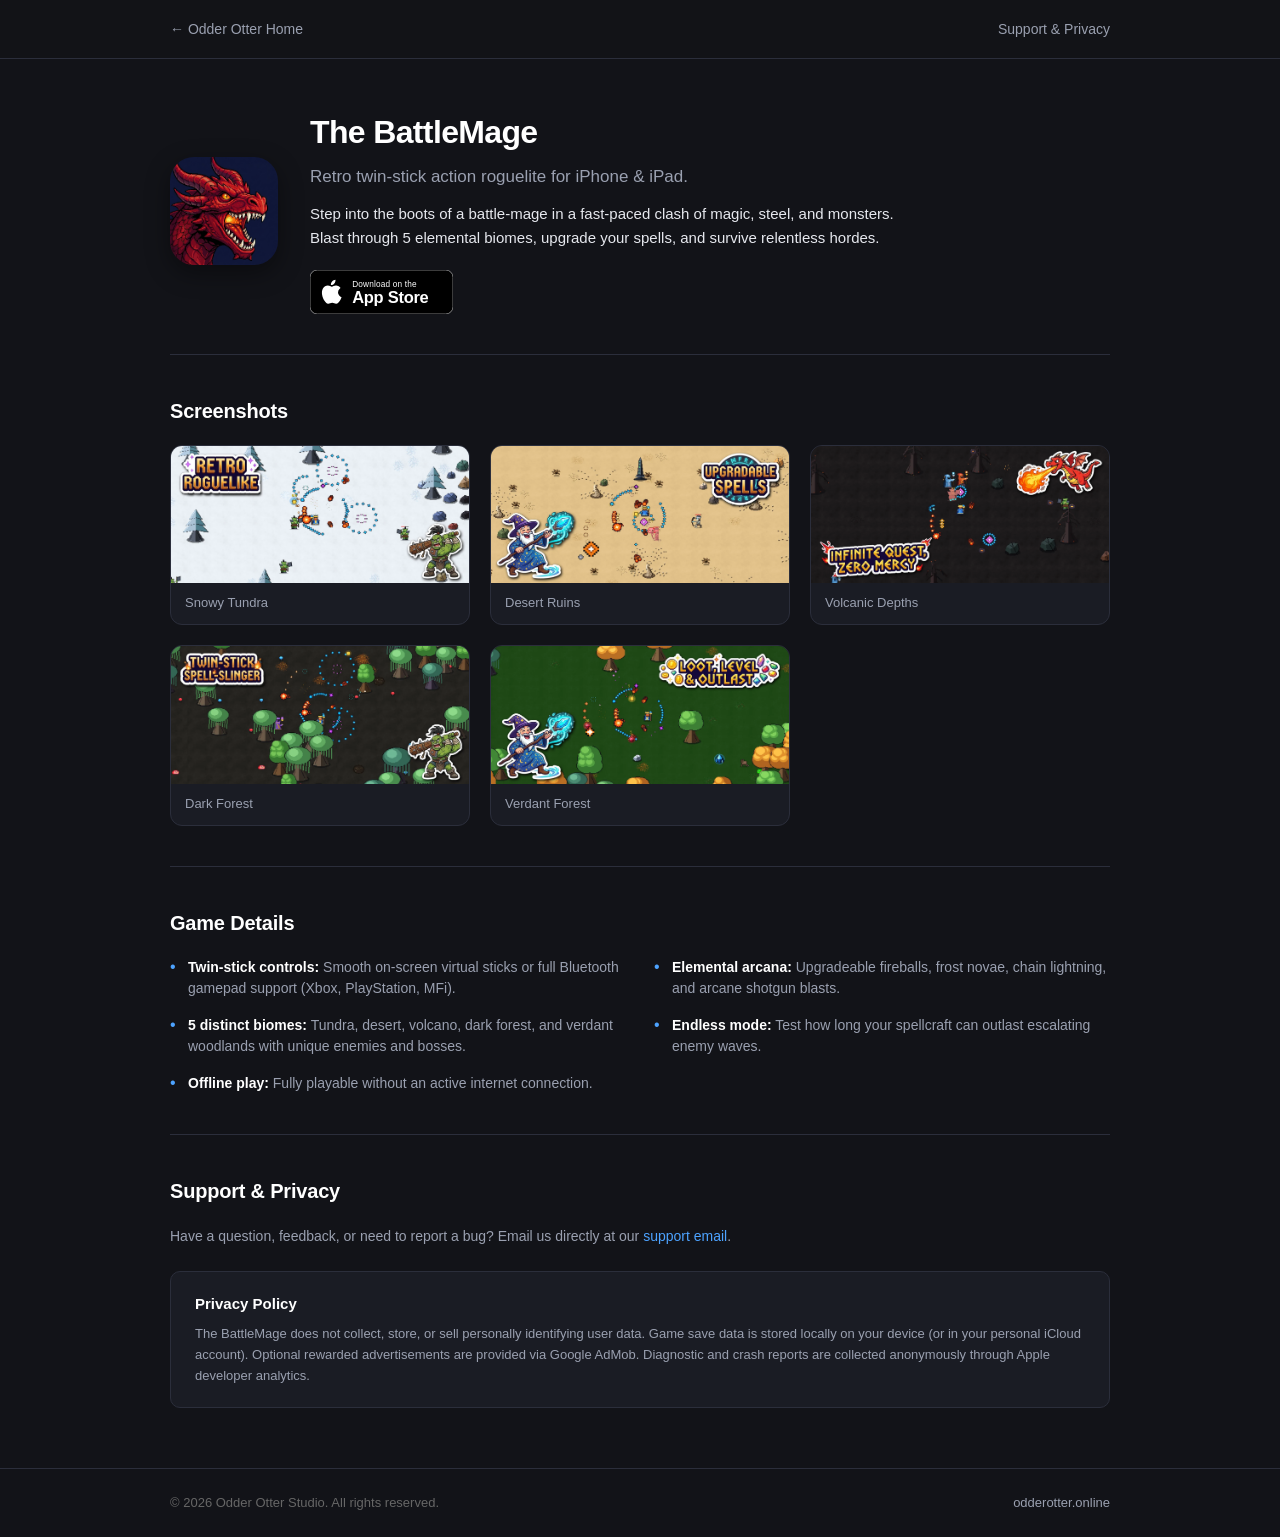
==== commit 05259221: "Add redirect and app-ads.txt in WizardsJourney to preserve legacy link" ====
--- a/WizardsJourney/index.html
+++ b/WizardsJourney/index.html
@@ -2,103 +2,14 @@
 <html lang="en">
 <head>
   <meta charset="UTF-8">
-  <meta name="viewport" content="width=device-width, initial-scale=1.0">
-  <title>Wizard's Journey - iOS Roguelite</title>
-  <meta name="description" content="Wizard’s Journey is a fast-paced retro twin-stick action roguelite for iPhone and iPad.">
-
-  <!-- Icons -->
-  <link rel="icon" type="image/png" href="./assets/favicon.png">
-  <link rel="apple-touch-icon" href="./assets/icon.png">
-
-  <!-- Styles -->
-  <link rel="stylesheet" href="./style.css">
+  <meta http-equiv="refresh" content="0; url=/battlemage/">
+  <link rel="canonical" href="https://odderotter.online/battlemage/">
+  <title>Redirecting to The BattleMage</title>
+  <script>
+    window.location.replace("/battlemage/");
+  </script>
 </head>
 <body>
-  <header>
-    <div class="wrap header-inner">
-      <a href="https://odderotter.online/" class="back-link">&larr; Odder Otter Home</a>
-      <a href="#support" class="nav-link">Support &amp; Privacy</a>
-    </div>
-  </header>
-
-  <main class="wrap">
-    <!-- Hero -->
-    <section class="hero">
-      <img src="./assets/icon.png" alt="Wizard's Journey App Icon" class="app-icon">
-      <div class="hero-text">
-        <h1>Wizard’s Journey</h1>
-        <p class="tagline">Retro twin-stick action roguelite for iPhone &amp; iPad.</p>
-        <p class="description">
-          Step into the boots of a battle-mage in a fast-paced clash of magic, steel, and monsters. Blast through 5 elemental biomes, upgrade your spells, and survive relentless hordes.
-        </p>
-        <div class="cta-row">
-          <a href="https://apps.apple.com/app/wizards-journey/id6738927063" class="appstore-btn" target="_blank" rel="noopener">
-            <img src="./assets/badges/app-store.svg" alt="Download on the App Store">
-          </a>
-        </div>
-      </div>
-    </section>
-
-    <!-- Screenshots -->
-    <section class="screenshots-section">
-      <h2>Screenshots</h2>
-      <div class="gallery">
-        <div class="screenshot-item">
-          <img src="./assets/screenshots/1_tundra.webp" alt="Snowy Tundra">
-          <span class="caption">Snowy Tundra</span>
-        </div>
-        <div class="screenshot-item">
-          <img src="./assets/screenshots/2_desert.webp" alt="Desert Ruins">
-          <span class="caption">Desert Ruins</span>
-        </div>
-        <div class="screenshot-item">
-          <img src="./assets/screenshots/3_volcano.webp" alt="Volcanic Depths">
-          <span class="caption">Volcanic Depths</span>
-        </div>
-        <div class="screenshot-item">
-          <img src="./assets/screenshots/4_dark_forest.webp" alt="Dark Forest">
-          <span class="caption">Dark Forest</span>
-        </div>
-        <div class="screenshot-item">
-          <img src="./assets/screenshots/5_verdant_forest.webp" alt="Verdant Forest">
-          <span class="caption">Verdant Forest</span>
-        </div>
-      </div>
-    </section>
-
-    <!-- Basic Information -->
-    <section class="info-section">
-      <h2>Game Details</h2>
-      <ul class="info-list">
-        <li><strong>Twin-stick controls:</strong> Smooth on-screen virtual sticks or full Bluetooth gamepad support (Xbox, PlayStation, MFi).</li>
-        <li><strong>Elemental arcana:</strong> Upgradeable fireballs, frost novae, chain lightning, and arcane shotgun blasts.</li>
-        <li><strong>5 distinct biomes:</strong> Tundra, desert, volcano, dark forest, and verdant woodlands with unique enemies and bosses.</li>
-        <li><strong>Endless mode:</strong> Test how long your spellcraft can outlast escalating enemy waves.</li>
-        <li><strong>Offline play:</strong> Fully playable without an active internet connection.</li>
-      </ul>
-    </section>
-
-    <!-- Support & Privacy -->
-    <section class="support-section" id="support">
-      <h2>Support &amp; Privacy</h2>
-      <p>
-        Have a question, feedback, or need to report a bug? Email us directly at our <a href="mailto:thomasjwaggoner@gmail.com?subject=Wizards%20Journey%20Support">support email</a>.
-      </p>
-
-      <div class="privacy-note">
-        <h3>Privacy Policy</h3>
-        <p>
-          Wizard's Journey does not collect, store, or sell personally identifying user data. Game save data is stored locally on your device (or in your personal iCloud account). Optional rewarded advertisements are provided via Google AdMob. Diagnostic and crash reports are collected anonymously through Apple developer analytics.
-        </p>
-      </div>
-    </section>
-  </main>
-
-  <footer>
-    <div class="wrap footer-inner">
-      <span>&copy; 2026 Odder Otter Studio. All rights reserved.</span>
-      <a href="https://odderotter.online/">odderotter.online</a>
-    </div>
-  </footer>
+  <p>Wizard's Journey is now The BattleMage. If you are not redirected automatically, follow this <a href="/battlemage/">link to The BattleMage</a>.</p>
 </body>
 </html>
